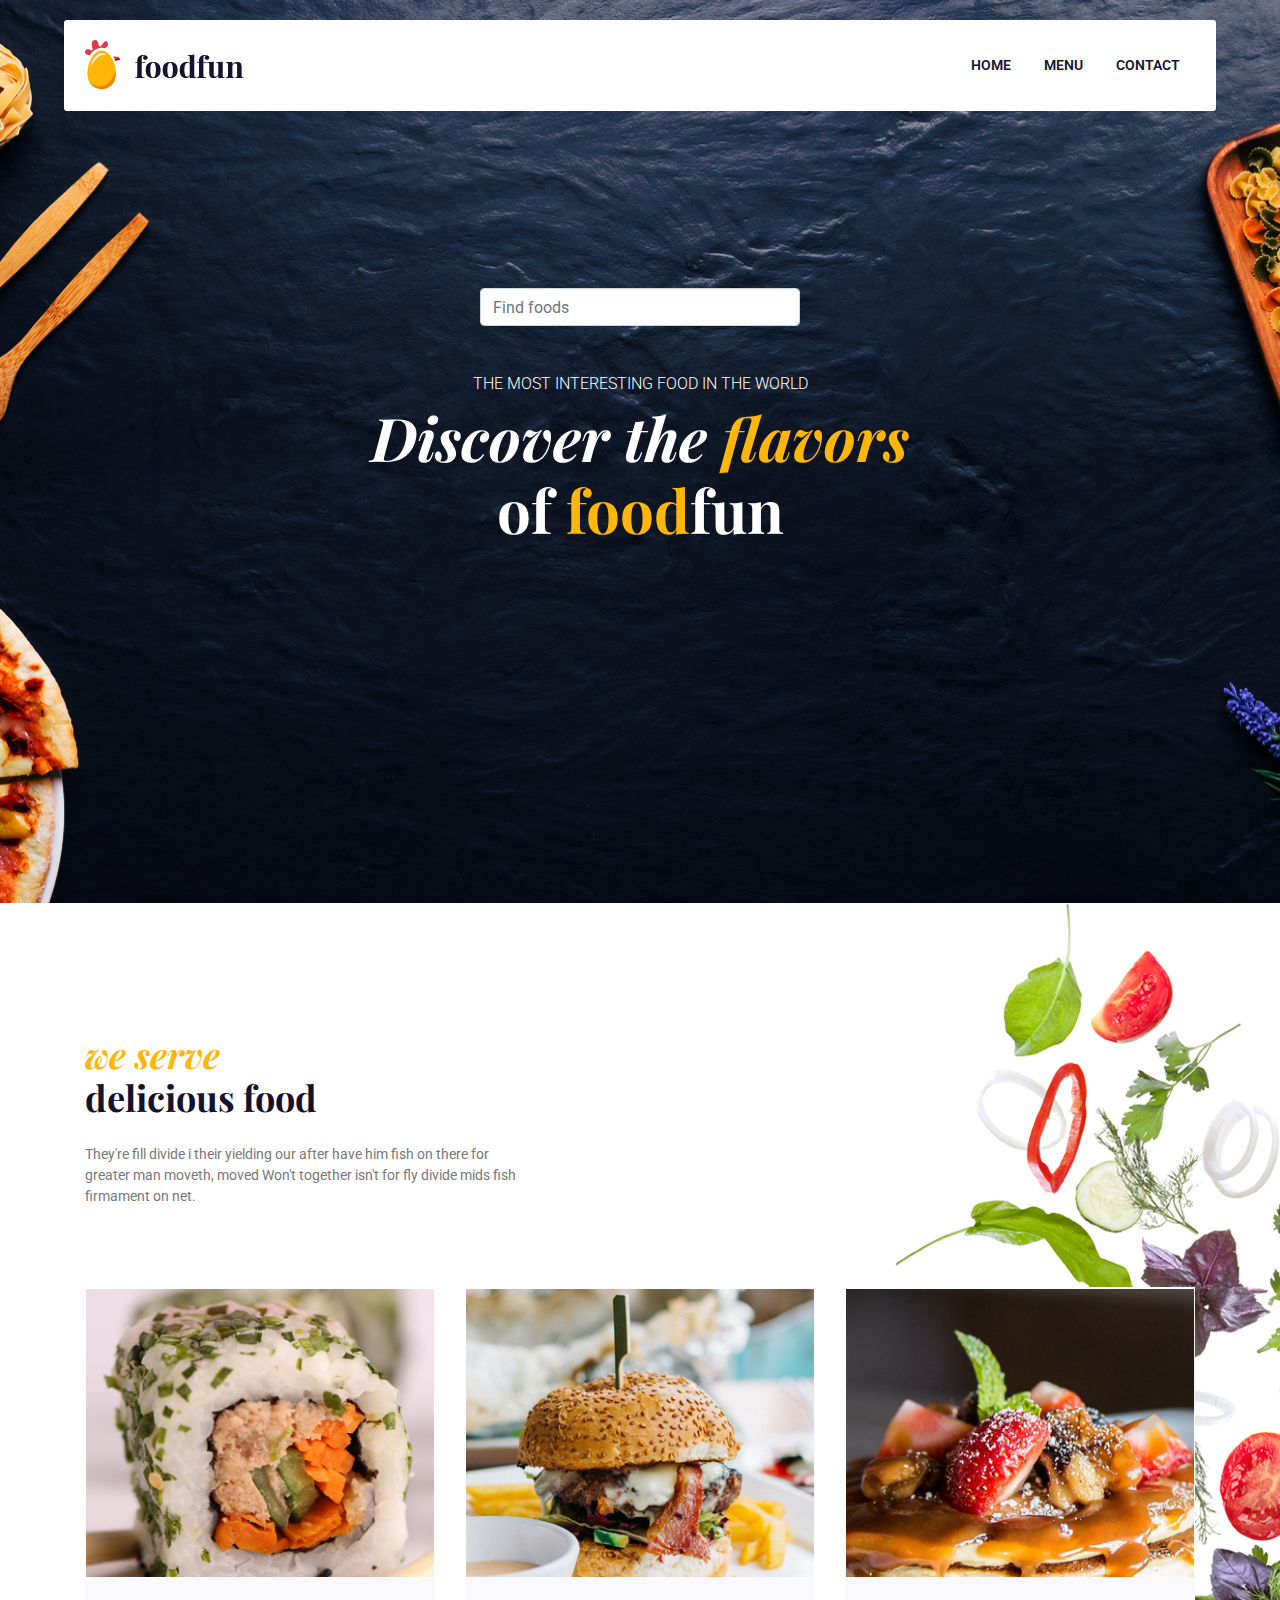
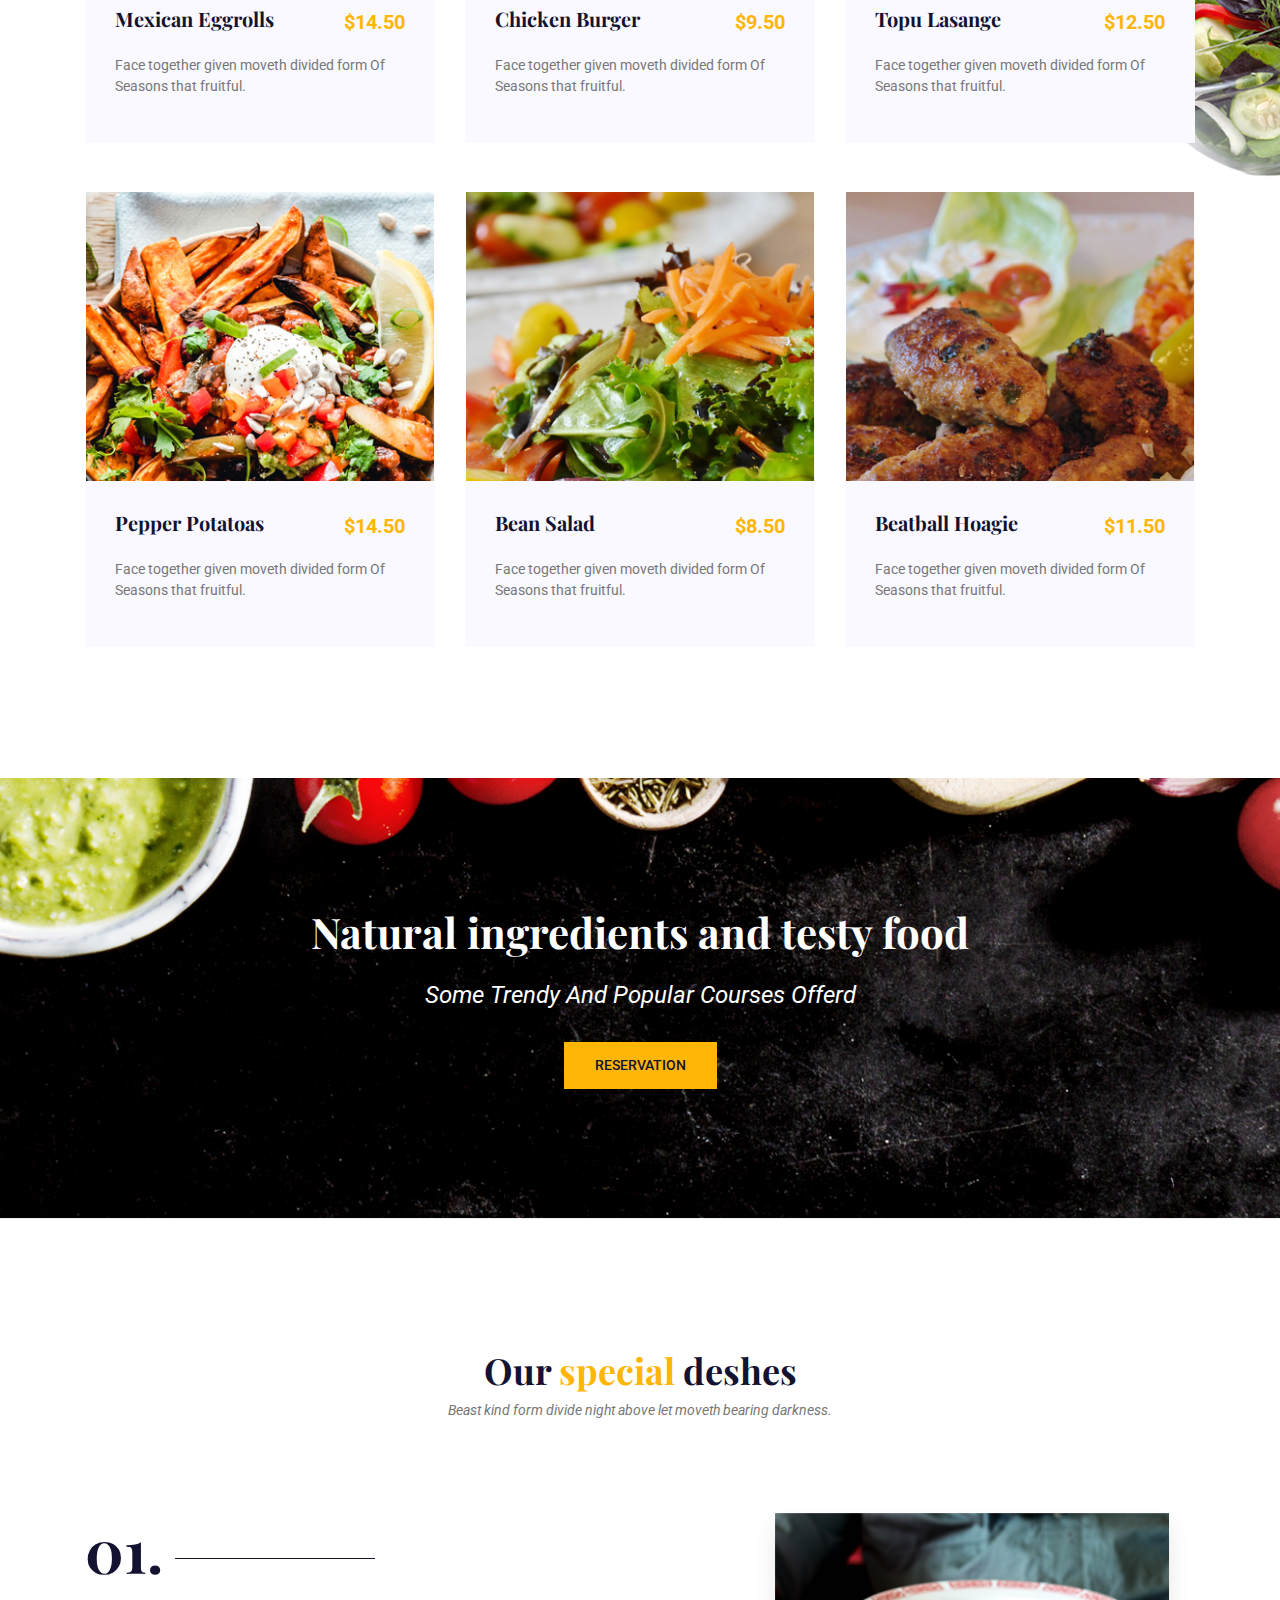
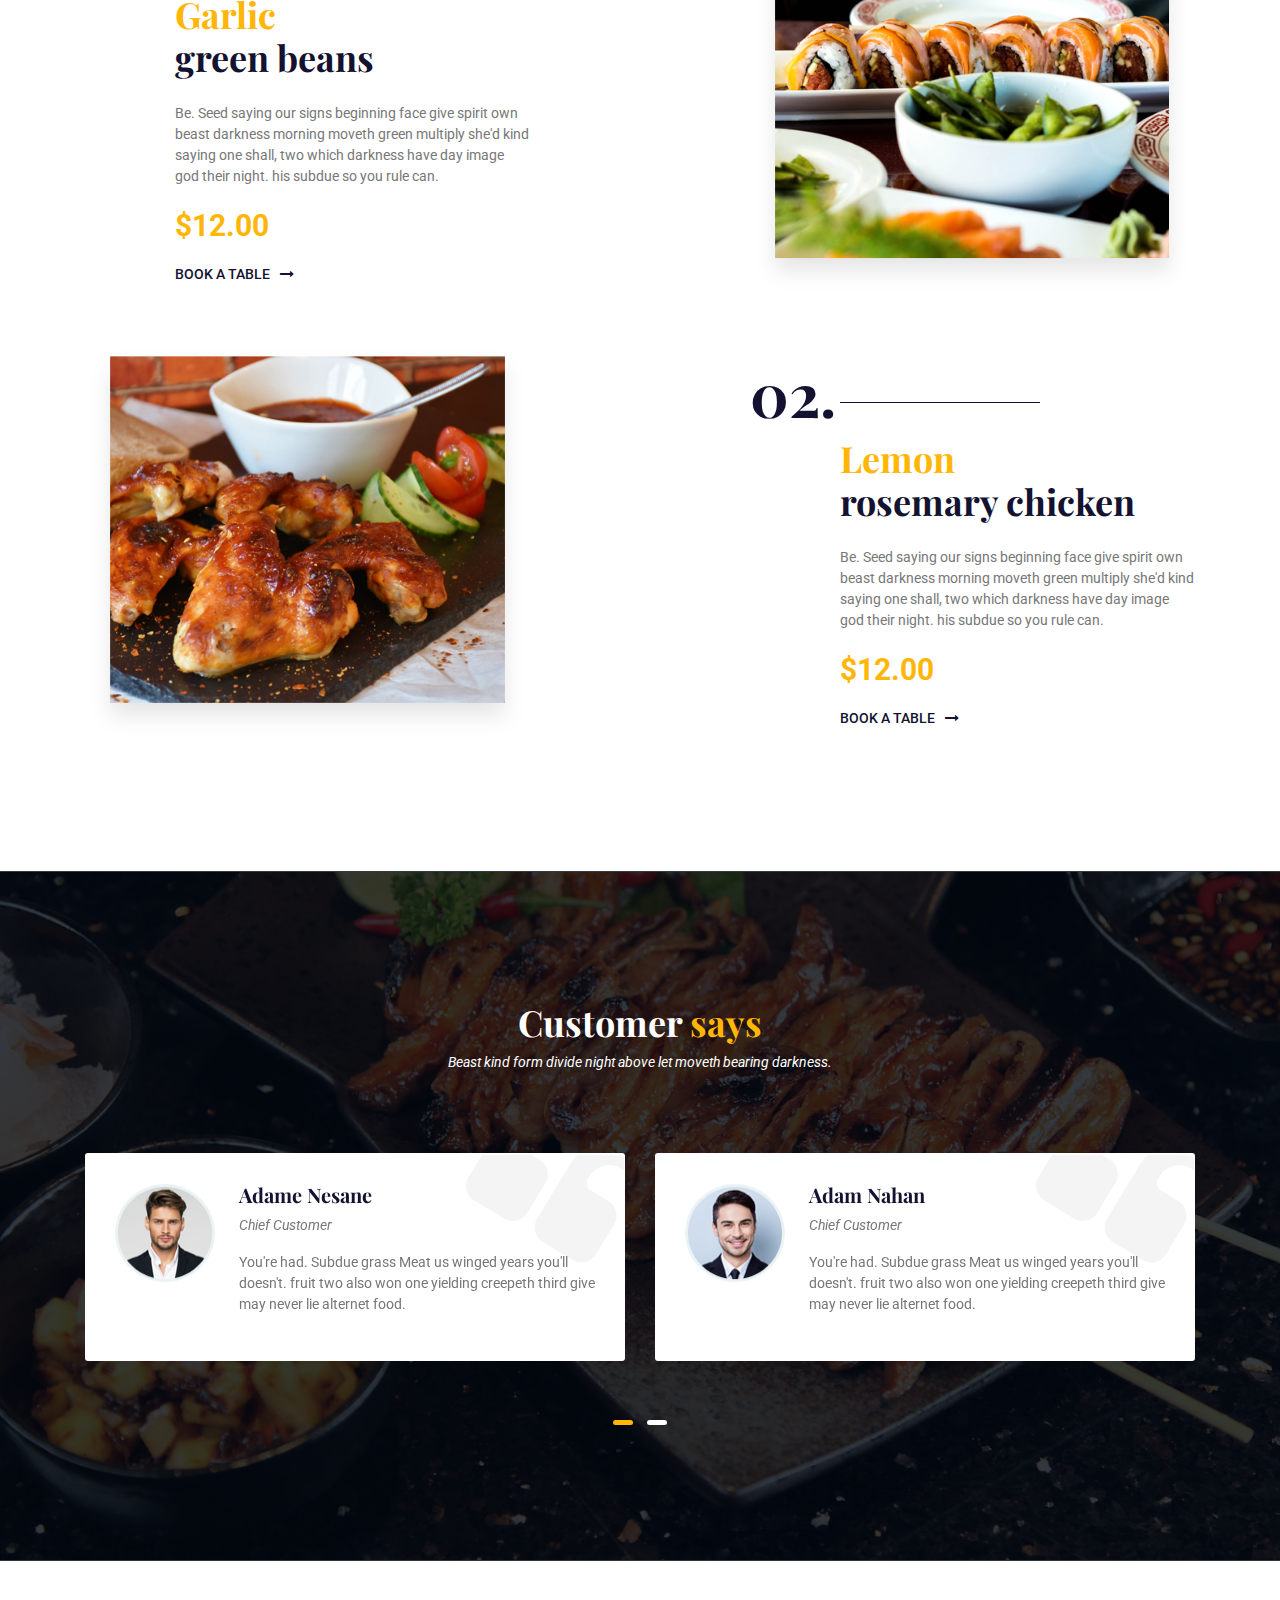
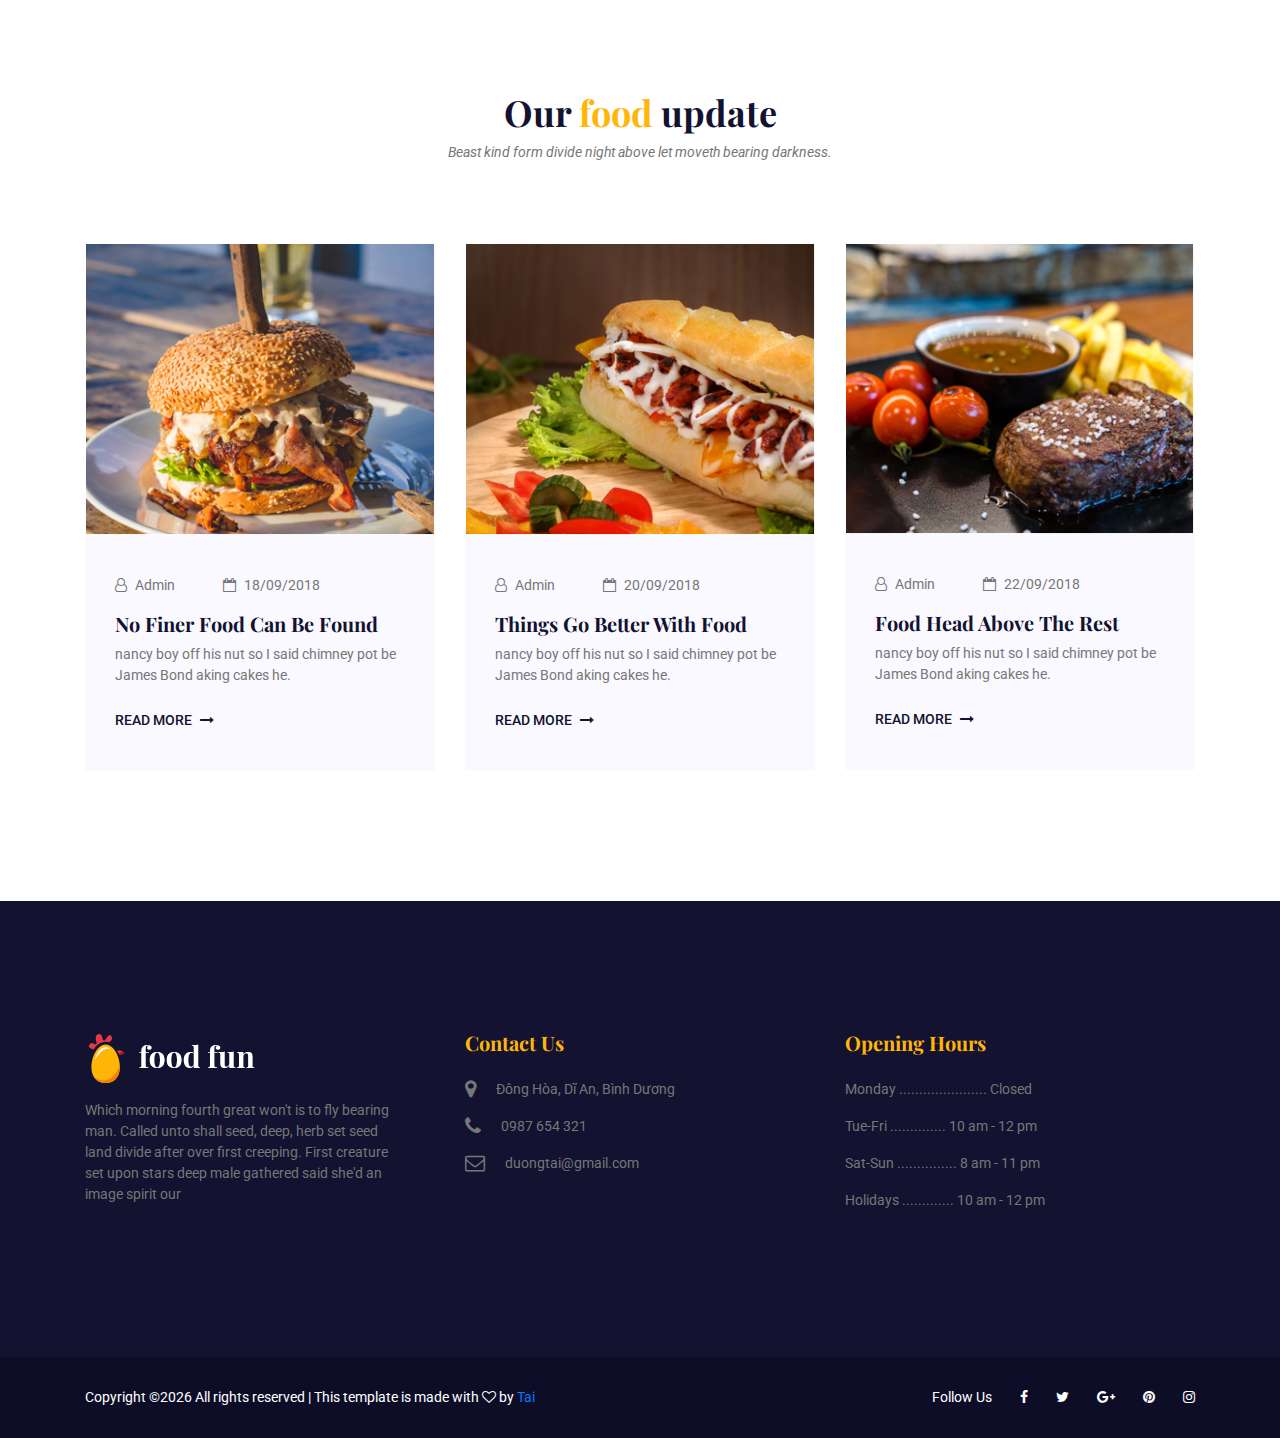
==== lab4/index.html @ 8b3f3f16 "up" ====
<!DOCTYPE html>
<html lang="en">
<head>
    <!-- Required Meta Tags -->
    <meta charset="UTF-8">
    <meta name="viewport" content="width=device-width, initial-scale=1.0">
    <meta http-equiv="X-UA-Compatible" content="ie=edge">

    <!-- Page Title -->
    <title>Foodfun</title>

    <!-- Favicon -->
    <link rel="shortcut icon" href="assets/images/logo/favicon.png" type="image/x-icon">

    <!-- CSS Files -->
    <link rel="stylesheet" href="assets/css/animate-3.7.0.css">
    <link rel="stylesheet" href="assets/css/font-awesome-4.7.0.min.css">
    <link rel="stylesheet" href="assets/css/bootstrap-4.1.3.min.css">
    <link rel="stylesheet" href="assets/css/owl-carousel.min.css">
    <link rel="stylesheet" href="assets/css/jquery.datetimepicker.min.css">
    <link rel="stylesheet" href="assets/css/style.css">
</head>
<body>
    <!-- Preloader Starts -->
    <div class="preloader">
        <div class="spinner"></div>
    </div>
    <!-- Preloader End -->

    <!-- Header Area Starts -->
	<header class="header-area">
        <div class="container">
            <div class="row">
                <div class="col-lg-2">
                    <div class="logo-area">
                        <a href="index.html"><img src="assets/images/logo/logo.png" alt="logo"></a>
                    </div>
                </div>
                <div class="col-lg-10">
                    <div class="custom-navbar">
                        <span></span>
                        <span></span>
                        <span></span>
                    </div>  
                    <div class="main-menu">
                        <ul>
                            <li class="active"><a href="index.html">home</a></li>
                            <li><a href="menu.html">menu</a></li>
                            <li><a href="contact-us.html">contact</a></li>
                        </ul>
                    </div>
                </div>
            </div>
        </div>
    </header>
    <!-- Header Area End -->

    

    <!-- Banner Area Starts -->
    <section class="banner-area text-center">
        <div class=" mt-5  w-25">
            <input class="form-control mb-5" style="margin-left: 150%; margin-top: -50%" type="search" placeholder="Find foods" aria-label="Search">
        </div>

        <div class="container">
            <div class="row">
                <div class="col-lg-12">
                    <h6>the most interesting food in the world</h6>
                    <h1>Discover the <span class="prime-color">flavors</span><br>  
                    <span class="style-change">of <span class="prime-color">food</span>fun</span></h1>
                </div>
            </div>
        </div>
    </section>
    <!-- Banner Area End -->


    <!-- Food Area starts -->
    <section class="food-area section-padding">
        <div class="container">
            <div class="row">
                <div class="col-md-5">
                    <div class="section-top">
                        <h3><span class="style-change">we serve</span> <br>delicious food</h3>
                        <p class="pt-3">They're fill divide i their yielding our after have him fish on there for greater man moveth, moved Won't together isn't for fly divide mids fish firmament on net.</p>
                    </div>
                </div>
            </div>
            <div class="row">
                <div class="col-md-4 col-sm-6">
                    <div class="single-food">
                        <div class="food-img">
                            <img src="assets/images/food1.jpg" class="img-fluid" alt="">
                        </div>
                        <div class="food-content">
                            <div class="d-flex justify-content-between">
                                <h5>Mexican Eggrolls</h5>
                                <span class="style-change">$14.50</span>
                            </div>
                            <p class="pt-3">Face together given moveth divided form Of Seasons that fruitful.</p>
                        </div>
                    </div>
                </div>
                <div class="col-md-4 col-sm-6">
                    <div class="single-food mt-5 mt-sm-0">
                        <div class="food-img">
                            <img src="assets/images/food2.jpg" class="img-fluid" alt="">
                        </div>
                        <div class="food-content">
                            <div class="d-flex justify-content-between">
                                <h5>chicken burger</h5>
                                <span class="style-change">$9.50</span>
                            </div>
                            <p class="pt-3">Face together given moveth divided form Of Seasons that fruitful.</p>
                        </div>
                    </div>
                </div>
                <div class="col-md-4 col-sm-6">
                    <div class="single-food mt-5 mt-md-0">
                        <div class="food-img">
                            <img src="assets/images/food3.jpg" class="img-fluid" alt="">
                        </div>
                        <div class="food-content">
                            <div class="d-flex justify-content-between">
                                <h5>topu lasange</h5>
                                <span class="style-change">$12.50</span>
                            </div>
                            <p class="pt-3">Face together given moveth divided form Of Seasons that fruitful.</p>
                        </div>
                    </div>
                </div>
                <div class="col-md-4 col-sm-6">
                    <div class="single-food mt-5">
                        <div class="food-img">
                            <img src="assets/images/food4.jpg" class="img-fluid" alt="">
                        </div>
                        <div class="food-content">
                            <div class="d-flex justify-content-between">
                                <h5>pepper potatoas</h5>
                                <span class="style-change">$14.50</span>
                            </div>
                            <p class="pt-3">Face together given moveth divided form Of Seasons that fruitful.</p>
                        </div>
                    </div>
                </div>
                <div class="col-md-4 col-sm-6">
                    <div class="single-food mt-5">
                        <div class="food-img">
                            <img src="assets/images/food5.jpg" class="img-fluid" alt="">
                        </div>
                        <div class="food-content">
                            <div class="d-flex justify-content-between">
                                <h5>bean salad</h5>
                                <span class="style-change">$8.50</span>
                            </div>
                            <p class="pt-3">Face together given moveth divided form Of Seasons that fruitful.</p>
                        </div>
                    </div>
                </div>
                <div class="col-md-4 col-sm-6">
                    <div class="single-food mt-5">
                        <div class="food-img">
                            <img src="assets/images/food6.jpg" class="img-fluid" alt="">
                        </div>
                        <div class="food-content">
                            <div class="d-flex justify-content-between">
                                <h5>beatball hoagie</h5>
                                <span class="style-change">$11.50</span>
                            </div>
                            <p class="pt-3">Face together given moveth divided form Of Seasons that fruitful.</p>
                        </div>
                    </div>
                </div>
            </div>
        </div>
    </section>
    <!-- Food Area End -->

    <!-- Reservation Area Starts -->
    <div class="reservation-area section-padding text-center">
        <div class="container">
            <div class="row">
                <div class="col-lg-12">
                    <h2>Natural ingredients and testy food</h2>
                    <h4 class="mt-4">some trendy and popular courses offerd</h4>
                    <a href="" class="template-btn template-btn2 mt-4">reservation</a>
                </div>
            </div>
        </div>
    </div>
    <!-- Reservation Area End -->
    
    <!-- Deshes Area Starts -->
    <div class="deshes-area section-padding">
        <div class="container">
            <div class="row">
                <div class="col-lg-12">
                    <div class="section-top2 text-center">
                        <h3>Our <span>special</span> deshes</h3>
                        <p><i>Beast kind form divide night above let moveth bearing darkness.</i></p>
                    </div>
                </div>
            </div>
            <div class="row">
                <div class="col-lg-5 col-md-6 align-self-center">
                    <h1>01.</h1>
                    <div class="deshes-text">
                        <h3><span>Garlic</span><br> green beans</h3>
                        <p class="pt-3">Be. Seed saying our signs beginning face give spirit own beast darkness morning moveth green multiply she'd kind saying one shall, two which darkness have day image god their night. his subdue so you rule can.</p>
                        <span class="style-change">$12.00</span>
                        <a href="#" class="template-btn3 mt-3">book a table <span><i class="fa fa-long-arrow-right"></i></span></a>
                    </div>
                </div>
                <div class="col-lg-5 offset-lg-2 col-md-6 align-self-center mt-4 mt-md-0">
                    <img src="assets/images/deshes1.png" alt="" class="img-fluid">
                </div>
            </div>
            <div class="row mt-5">
                <div class="col-lg-5 col-md-6 align-self-center order-2 order-md-1 mt-4 mt-md-0">
                    <img src="assets/images/deshes2.png" alt="" class="img-fluid">
                </div>
                <div class="col-lg-5 offset-lg-2 col-md-6 align-self-center order-1 order-md-2">
                    <h1>02.</h1>
                    <div class="deshes-text">
                        <h3><span>Lemon</span><br> rosemary chicken</h3>
                        <p class="pt-3">Be. Seed saying our signs beginning face give spirit own beast darkness morning moveth green multiply she'd kind saying one shall, two which darkness have day image god their night. his subdue so you rule can.</p>
                        <span class="style-change">$12.00</span>
                        <a href="#" class="template-btn3 mt-3">book a table <span><i class="fa fa-long-arrow-right"></i></span></a>
                    </div>
                </div>
            </div>
        </div>
    </div>
    <!-- Deshes Area End -->

    <!-- Testimonial Area Starts -->
    <section class="testimonial-area section-padding4">
        <div class="container">
            <div class="row">
                <div class="col-lg-12">
                    <div class="section-top2 text-center">
                        <h3>Customer <span>says</span></h3>
                        <p><i>Beast kind form divide night above let moveth bearing darkness.</i></p>
                    </div>
                </div>
            </div>
            <div class="row">
                <div class="col-lg-12">
                    <div class="testimonial-slider owl-carousel">
                        <div class="single-slide d-sm-flex">
                            <div class="customer-img mr-4 mb-4 mb-sm-0">
                                <img src="assets/images/customer1.png" alt="">
                            </div>
                            <div class="customer-text">
                                <h5>adame nesane</h5>
                                <span><i>Chief Customer</i></span>
                                <p class="pt-3">You're had. Subdue grass Meat us winged years you'll doesn't. fruit two also won one yielding creepeth third give may never lie alternet food.</p>
                            </div>
                        </div>
                        <div class="single-slide d-sm-flex">
                            <div class="customer-img mr-4 mb-4 mb-sm-0">
                                <img src="assets/images/customer2.png" alt="">
                            </div>
                            <div class="customer-text">
                                <h5>adam nahan</h5>
                                <span><i>Chief Customer</i></span>
                                <p class="pt-3">You're had. Subdue grass Meat us winged years you'll doesn't. fruit two also won one yielding creepeth third give may never lie alternet food.</p>
                            </div>
                        </div>
                        <div class="single-slide d-sm-flex">
                            <div class="customer-img mr-4 mb-4 mb-sm-0">
                                <img src="assets/images/customer1.png" alt="">
                            </div>
                            <div class="customer-text">
                                <h5>adame nesane</h5>
                                <span><i>Chief Customer</i></span>
                                <p class="pt-3">You're had. Subdue grass Meat us winged years you'll doesn't. fruit two also won one yielding creepeth third give may never lie alternet food.</p>
                            </div>
                        </div>
                    </div>
                </div>
            </div>
        </div>
    </section>
    <!-- Testimonial Area End -->

    <!-- Update Area Starts -->
    <section class="update-area section-padding">
        <div class="container">
            <div class="row">
                <div class="col-lg-12">
                    <div class="section-top2 text-center">
                        <h3>Our <span>food</span> update</h3>
                        <p><i>Beast kind form divide night above let moveth bearing darkness.</i></p>
                    </div>
                </div>
            </div>
            <div class="row">
                <div class="col-md-4">
                    <div class="single-food">
                        <div class="food-img">
                            <img src="assets/images/update1.jpg" class="img-fluid" alt="">
                        </div>
                        <div class="food-content">
                            <div class="post-admin d-lg-flex mb-3">
                                <span class="mr-5 d-block mb-2 mb-lg-0"><i class="fa fa-user-o mr-2"></i>Admin</span>
                                <span><i class="fa fa-calendar-o mr-2"></i>18/09/2018</span>
                            </div>
                            <h5>no finer food can be found</h5>
                            <p>nancy boy off his nut so I said chimney pot be James Bond aking cakes he.</p>
                            <a href="#" class="template-btn3 mt-2">read more <span><i class="fa fa-long-arrow-right"></i></span></a>
                        </div>
                    </div>
                </div>
                <div class="col-md-4">
                    <div class="single-food my-5 my-md-0">
                        <div class="food-img">
                            <img src="assets/images/update2.jpg" class="img-fluid" alt="">
                        </div>
                        <div class="food-content">
                            <div class="post-admin d-lg-flex mb-3">
                                <span class="mr-5 d-block mb-2 mb-lg-0"><i class="fa fa-user-o mr-2"></i>Admin</span>
                                <span><i class="fa fa-calendar-o mr-2"></i>20/09/2018</span>
                            </div>
                            <h5>things go better with food</h5>
                            <p>nancy boy off his nut so I said chimney pot be James Bond aking cakes he.</p>
                            <a href="#" class="template-btn3 mt-2">read more <span><i class="fa fa-long-arrow-right"></i></span></a>
                        </div>
                    </div>
                </div>
                <div class="col-md-4">
                    <div class="single-food">
                        <div class="food-img">
                            <img src="assets/images/update3.jpg" class="img-fluid" alt="">
                        </div>
                        <div class="food-content">
                            <div class="post-admin d-lg-flex mb-3">
                                <span class="mr-5 d-block mb-2 mb-lg-0"><i class="fa fa-user-o mr-2"></i>Admin</span>
                                <span><i class="fa fa-calendar-o mr-2"></i>22/09/2018</span>
                            </div>
                            <h5>food head above the rest</h5>
                            <p>nancy boy off his nut so I said chimney pot be James Bond aking cakes he.</p>
                            <a href="#" class="template-btn3 mt-2">read more <span><i class="fa fa-long-arrow-right"></i></span></a>
                        </div>
                    </div>
                </div>
            </div>
        </div>
    </section>
    <!-- Update Area End -->

    <!-- Table Area Starts -->
  <!--   <section class="table-area section-padding">
        <div class="container">
            <div class="row">
                <div class="col-lg-12">
                    <div class="section-top2 text-center">
                        <h3>Book <span>your</span> table</h3>
                        <p><i>Beast kind form divide night above let moveth bearing darkness.</i></p>
                    </div>
                </div>
            </div>
            <div class="row">
                <div class="col-lg-8 offset-lg-2">
                    <form action="#">
                        <div class="input-group mb-3">
                            <div class="input-group-prepend">
                              <span class="input-group-text"><i class="fa fa-calendar"></i></span>
                            </div>
                            <input type="text" id="datepicker">
                        </div>
                        <div class="input-group mb-3">
                            <div class="input-group-prepend">
                              <span class="input-group-text"><i class="fa fa-clock-o"></i></span>
                            </div>
                            <input type="text" id="datepicker2">
                        </div>
                        <div class="input-group mb-3">
                            <div class="input-group-prepend">
                              <span class="input-group-text"><i class="fa fa-user-o"></i></span>
                            </div>
                            <input type="text">
                        </div>
                        <div class="table-btn text-center">
                            <a href="#" class="template-btn template-btn2 mt-4">book a table</a>
                        </div>
                    </form>
                </div>
            </div>
        </div>
    </section> -->
    <!-- Table Area End -->


    <!-- Footer Area Starts -->
    <footer class="footer-area">
        <div class="footer-widget section-padding">
            <div class="container">
                <div class="row">
                    <div class="col-md-4">
                        <div class="single-widget single-widget1">
                            <a href="index.html"><img src="assets/images/logo/logo2.png" alt=""></a>
                            <p class="mt-3">Which morning fourth great won't is to fly bearing man. Called unto shall seed, deep, herb set seed land divide after over first creeping. First creature set upon stars deep male gathered said she'd an image spirit our</p>
                        </div>
                    </div>
                    <div class="col-md-4">
                        <div class="single-widget single-widget2 my-5 my-md-0">
                            <h5 class="mb-4">contact us</h5>
                            <div class="d-flex">
                                <div class="into-icon">
                                    <i class="fa fa-map-marker"></i>
                                </div>
                                <div class="info-text">
                                    <p>Đông Hòa, Dĩ An, Bình Dương </p>
                                </div>
                            </div>
                            <div class="d-flex">
                                <div class="into-icon">
                                    <i class="fa fa-phone"></i>
                                </div>
                                <div class="info-text">
                                    <p>0987 654 321 </p>
                                </div>
                            </div>
                            <div class="d-flex">
                                <div class="into-icon">
                                    <i class="fa fa-envelope-o"></i>
                                </div>
                                <div class="info-text">
                                    <p>duongtai@gmail.com</p>
                                </div>
                            </div>
                        </div>
                    </div>
                    <div class="col-md-4">
                        <div class="single-widget single-widget3">
                            <h5 class="mb-4">opening hours</h5>
                            <p>Monday ...................... Closed</p>
                            <p>Tue-Fri .............. 10 am - 12 pm</p>
                            <p>Sat-Sun ............... 8 am - 11 pm</p>
                            <p>Holidays ............. 10 am - 12 pm</p>
                        </div>
                    </div>
                </div>
            </div>
        </div>
        <div class="footer-copyright">
            <div class="container">
                <div class="row">
                    <div class="col-lg-7 col-md-6">
                        <span><!-- Link back to Colorlib can't be removed. Template is licensed under CC BY 3.0. -->
Copyright &copy;<script>document.write(new Date().getFullYear());</script> All rights reserved | This template is made with <i class="fa fa-heart-o" aria-hidden="true"></i> by <a href="https://colorlib.com" target="_blank">Tai</a>
<!-- Link back to Colorlib can't be removed. Template is licensed under CC BY 3.0. --></span>
                    </div>
                    <div class="col-lg-5 col-md-6">
                        <div class="social-icons">
                            <ul>
                                <li class="no-margin">Follow Us</li>
                                <li><a href="#"><i class="fa fa-facebook"></i></a></li>
                                <li><a href="#"><i class="fa fa-twitter"></i></a></li>
                                <li><a href="#"><i class="fa fa-google-plus"></i></a></li>
                                <li><a href="#"><i class="fa fa-pinterest"></i></a></li>
                                <li><a href="#"><i class="fa fa-instagram"></i></a></li>
                            </ul>
                        </div>
                    </div>
                </div>
            </div>
        </div>
    </footer>
    <!-- Footer Area End -->


    <!-- Javascript -->
    <script src="assets/js/vendor/jquery-2.2.4.min.js"></script>
	<script src="assets/js/vendor/bootstrap-4.1.3.min.js"></script>
    <script src="assets/js/vendor/wow.min.js"></script>
    <script src="assets/js/vendor/owl-carousel.min.js"></script>
    <script src="assets/js/vendor/jquery.datetimepicker.full.min.js"></script>
    <script src="assets/js/vendor/jquery.nice-select.min.js"></script>
    <script src="assets/js/main.js"></script>
</body>
</html>
---- lab4/assets/css/style.css ----
@import url("https://fonts.googleapis.com/css?family=Roboto:300,400,500,700");@import url("https://fonts.googleapis.com/css?family=Playfair+Display:400,700");body{color:#777;font-family:"Roboto",sans-serif;font-size:14px;font-weight:400}h1{color:#fff;font-family:"Playfair Display",serif;font-size:60px !important;font-weight:700;font-style:italic}h2{color:#fff;font-family:"Playfair Display",serif;font-size:42px !important;font-weight:700}h3{color:#131230;font-family:"Playfair Display",serif;font-size:36px !important;font-weight:700}h4{color:#fff;font-family:"Roboto",sans-serif;font-size:24px !important;font-weight:400;font-style:italic;text-transform:capitalize}h5{color:#131230;font-family:"Playfair Display",serif;text-transform:capitalize;font-size:20px !important;font-weight:700}h6{color:#fff;font-size:16px !important;font-family:"Roboto",sans-serif;font-weight:300;text-transform:uppercase}ul{margin:0;padding:0;list-style:none}a:hover,a:focus{text-decoration:none}input:focus,textarea:focus{outline:none}.spinner{width:40px;height:40px;margin:100px auto;background-color:#ffb606;border-radius:100%;-webkit-animation:sk-scaleout 1.0s infinite ease-in-out;animation:sk-scaleout 1.0s infinite ease-in-out}@-webkit-keyframes sk-scaleout{0%{-webkit-transform:scale(0)}100%{-webkit-transform:scale(1);opacity:0}}@keyframes sk-scaleout{0%{-webkit-transform:scale(0);transform:scale(0)}100%{-webkit-transform:scale(1);transform:scale(1);opacity:0}}.preloader{position:fixed;top:0;left:0;width:100%;height:100%;background:#fff;z-index:5}.preloader .spinner{position:absolute;top:50%;left:50%;margin:0;-webkit-transform:translate(-50%, -50%);-moz-transform:translate(-50%, -50%);-ms-transform:translate(-50%, -50%);-o-transform:translate(-50%, -50%);transform:translate(-50%, -50%)}.main-menu ul{float:right}@media (min-width: 768px) and (max-width: 991.98px){.main-menu ul{display:none;float:left;position:absolute;top:20px;left:0;z-index:4;background:#f9f9ff;width:100%;padding:20px 20px 30px}}@media (min-width: 576px) and (max-width: 767.98px){.main-menu ul{display:none;float:left;position:absolute;top:20px;left:0;z-index:4;background:#f9f9ff;width:100%;padding:20px 20px 30px}}@media (max-width: 575.98px){.main-menu ul{display:none;float:left;position:absolute;top:20px;left:0;z-index:4;background:#f9f9ff;width:100%;padding:20px 20px 30px}}.main-menu ul li{display:inline;position:relative}@media (min-width: 768px) and (max-width: 991.98px){.main-menu ul li{display:block}}@media (min-width: 576px) and (max-width: 767.98px){.main-menu ul li{display:block}}@media (max-width: 575.98px){.main-menu ul li{display:block}}.main-menu ul li a{color:#131230;font-family:"Roboto",sans-serif;text-transform:uppercase;font-size:14px;font-weight:600;display:inline-block;padding:15px}.main-menu ul li:hover ul.sub-menu{filter:progid:DXImageTransform.Microsoft.Alpha(Opacity=100);opacity:1;visibility:visible;top:100%}.main-menu ul li ul.sub-menu{padding:10px;filter:progid:DXImageTransform.Microsoft.Alpha(Opacity=0);opacity:0;visibility:hidden;position:absolute;top:150%;left:30px;width:250px;background:#f9f9ff;z-index:2;-webkit-transition:.5s;-moz-transition:.5s;-o-transition:.5s;transition:.5s}.main-menu ul li ul.sub-menu li{display:block}.main-menu ul li ul.sub-menu li a{-webkit-transition:.3s;-moz-transition:.3s;-o-transition:.3s;transition:.3s}.main-menu ul li ul.sub-menu li a:hover{color:#ffb606}.main-menu2 ul a{color:#fff !important}@media (min-width: 768px) and (max-width: 991.98px){.main-menu2 ul a{color:#131230 !important}}@media (min-width: 576px) and (max-width: 767.98px){.main-menu2 ul a{color:#131230 !important}}@media (max-width: 575.98px){.main-menu2 ul a{color:#131230 !important}}.main-menu2 ul ul.sub-menu a{color:#131230 !important}.main-menu2 ul ul.sub-menu a:hover{color:#ffb606 !important}.custom-navbar{position:absolute;top:-47px;right:15px;background:#ffb606;padding:7px 10px;-webkit-border-radius:3px;-moz-border-radius:3px;-ms-border-radius:3px;-o-border-radius:3px;border-radius:3px;-webkit-transition:.2s;-moz-transition:.2s;-o-transition:.2s;transition:.2s;cursor:pointer;display:none}@media (min-width: 768px) and (max-width: 991.98px){.custom-navbar{display:block}}@media (min-width: 576px) and (max-width: 767.98px){.custom-navbar{display:block}}@media (max-width: 575.98px){.custom-navbar{display:block}}.custom-navbar span{background:#fff;display:block;width:30px;margin:6px 0;height:2px}.header-area{padding:20px 0;background:#fff;position:absolute;top:20px;left:50%;width:80%;z-index:1;-webkit-transform:translate(-50%, 0);-moz-transform:translate(-50%, 0);-ms-transform:translate(-50%, 0);-o-transform:translate(-50%, 0);transform:translate(-50%, 0);-webkit-border-radius:3px;-moz-border-radius:3px;-ms-border-radius:3px;-o-border-radius:3px;border-radius:3px}@media (min-width: 1200px) and (max-width: 1440px){.header-area{width:90%}}@media (min-width: 992px) and (max-width: 1199.98px){.header-area{width:100%}}@media (max-width: 575.98px){.header-area{width:100%}}.header-area2{padding:30px 0;background:transparent;position:absolute;top:0;left:0;width:100%;z-index:2;-webkit-transform:translate(0, 0);-moz-transform:translate(0, 0);-ms-transform:translate(0, 0);-o-transform:translate(0, 0);transform:translate(0, 0);-webkit-border-radius:0;-moz-border-radius:0;-ms-border-radius:0;-o-border-radius:0;border-radius:0}.banner-area{padding:400px 0 350px;background-color:#b0b0b0;background-image:url("../images/banner-bg.jpg");background-repeat:no-repeat;background-position:center;background-size:cover;position:relative}.banner-area .prime-color{color:#ffb606}.banner-area .style-change{font-style:normal}@media (min-width: 576px) and (max-width: 767.98px){.banner-area{padding:280px 0 200px}}@media (max-width: 575.98px){.banner-area{padding:200px 0 140px}}.banner-area2{padding:210px 0 160px;background-image:url("../images/about-bg.jpg");position:relative;z-index:1}.banner-area2:after{content:'';position:absolute;top:0;left:0;width:100%;height:100%;background:rgba(1,7,16,0.7);z-index:-1}.banner-area2 p{color:#fff}.menu-bg{background-image:url("../images/menu-bg.jpg")}.contact-bg{background-image:url("../images/contact-bg.jpg")}.welcome-area .style-change{color:#ffb606;font-style:italic}.welcome-area .welcome-img{padding-left:10%}@media (min-width: 576px) and (max-width: 767.98px){.welcome-area .welcome-img{padding:0}}@media (max-width: 575.98px){.welcome-area .welcome-img{padding:0}}.welcome-area .welcome-text{padding-right:50%}@media (min-width: 1200px) and (max-width: 1440px){.welcome-area .welcome-text{padding-right:30%}}@media (min-width: 992px) and (max-width: 1199.98px){.welcome-area .welcome-text{padding-right:10%}}@media (min-width: 768px) and (max-width: 991.98px){.welcome-area .welcome-text{padding-right:10%}}@media (min-width: 576px) and (max-width: 767.98px){.welcome-area .welcome-text{padding:0 5%}}@media (max-width: 575.98px){.welcome-area .welcome-text{padding:0 5%}}.food-area{background-image:url("../images/food-bg.png");background-repeat:no-repeat;background-position:top right;position:relative}@media (min-width: 768px) and (max-width: 991.98px){.food-area{background-image:none}}@media (min-width: 576px) and (max-width: 767.98px){.food-area{background-image:none}}@media (max-width: 575.98px){.food-area{background-image:none}}.food-area .food-img{overflow:hidden}.food-area .food-img img{-webkit-transition:.5s;-moz-transition:.5s;-o-transition:.5s;transition:.5s}.food-area .food-content{padding:30px;background:#f9f9ff;-webkit-transition:.5s;-moz-transition:.5s;-o-transition:.5s;transition:.5s}.food-area .food-content .style-change{color:#ffb606;font-family:"Roboto",sans-serif;font-size:20px;font-weight:700;-webkit-transition:.5s;-moz-transition:.5s;-o-transition:.5s;transition:.5s}.food-area .food-content p{-webkit-transition:.5s;-moz-transition:.5s;-o-transition:.5s;transition:.5s}.food-area .single-food:hover img{-webkit-transform:scale(1.1, 1.1);-moz-transform:scale(1.1, 1.1);-ms-transform:scale(1.1, 1.1);-o-transform:scale(1.1, 1.1);transform:scale(1.1, 1.1)}.food-area .single-food:hover .food-content{background:#ffb606}.food-area .single-food:hover .food-content .style-change{color:#131230}.food-area .single-food:hover .food-content p{color:#131230}.reservation-area{background-image:url("../images/reservation-bg.jpg");background-repeat:no-repeat;background-position:center;background-size:cover}.deshes-area span{color:#ffb606}.deshes-area h1{color:#131230;font-style:inherit;position:relative}.deshes-area h1:after{content:'';position:absolute;top:45px;left:90px;width:200px;height:1px;background:#131230}.deshes-area .style-change{font-family:"Roboto",sans-serif;font-size:30px;font-weight:700;display:block}.deshes-area .deshes-text{padding-left:90px}@media (max-width: 575.98px){.deshes-area .deshes-text{padding-left:0}}.testimonial-area{background-image:url("../images/testimonial-bg.jpg");background-repeat:no-repeat;background-position:center;background-size:cover;position:relative;z-index:1}.testimonial-area:after{content:'';position:absolute;top:0;left:0;width:100%;height:100%;background:rgba(1,7,16,0.8);z-index:-1}.testimonial-area .section-top2 h3,.testimonial-area .section-top2 p{color:#fff}.testimonial-area .testimonial-slider.owl-carousel .single-slide{background:#fff;background-image:url("../images/quote.png");background-repeat:no-repeat;background-position:top right;padding:30px;-webkit-border-radius:3px;-moz-border-radius:3px;-ms-border-radius:3px;-o-border-radius:3px;border-radius:3px}.testimonial-area .testimonial-slider.owl-carousel .single-slide h5{-webkit-transition:.3s;-moz-transition:.3s;-o-transition:.3s;transition:.3s}.testimonial-area .testimonial-slider.owl-carousel .single-slide:hover h5{color:#ffb606}.testimonial-area .testimonial-slider.owl-carousel img{width:100px;height:100px;-webkit-border-radius:50%;-moz-border-radius:50%;-ms-border-radius:50%;-o-border-radius:50%;border-radius:50%}.testimonial-slider.owl-carousel .owl-nav{display:none}.testimonial-slider.owl-carousel .owl-dots{display:block;position:absolute;bottom:-70px;left:50%;-webkit-transform:translate(-50%, 0);-moz-transform:translate(-50%, 0);-ms-transform:translate(-50%, 0);-o-transform:translate(-50%, 0);transform:translate(-50%, 0)}.testimonial-slider.owl-carousel .owl-dots .owl-dot{width:20px;height:5px;background:#fff;-webkit-border-radius:5px;-moz-border-radius:5px;-ms-border-radius:5px;-o-border-radius:5px;border-radius:5px;margin:0 7px}.testimonial-slider.owl-carousel .owl-dots .owl-dot.active{background:#ffb606}@media (min-width: 576px) and (max-width: 767.98px){.update-area .single-food{width:70%;margin:auto}}.update-area .single-food .food-content{padding:40px 30px;background:#f9f9ff;-webkit-transition:.5s;-moz-transition:.5s;-o-transition:.5s;transition:.5s}.update-area .single-food:hover .food-content{background:#fff;-webkit-box-shadow:0 10px 20px rgba(0,0,0,0.1);-moz-box-shadow:0 10px 20px rgba(0,0,0,0.1);box-shadow:0 10px 20px rgba(0,0,0,0.1)}.table-area{background-image:url("../images/table-bg.jpg");background-repeat:no-repeat;background-position:center;background-size:cover;position:relative;z-index:1}.table-area:after{content:'';position:absolute;top:0;left:0;width:100%;height:100%;background:rgba(1,7,16,0.7);z-index:-1}.table-area .section-top2 h3,.table-area .section-top2 p{color:#fff}.table-area .input-group{width:30.33%;float:left;overflow:hidden;margin:0 1.5%}@media (min-width: 576px) and (max-width: 767.98px){.table-area .input-group{width:100%;float:none}}@media (max-width: 575.98px){.table-area .input-group{width:100%;float:none}}.table-area input{border-radius:0 5px 5px 0;border:none}@media (min-width: 992px) and (max-width: 1199.98px){.table-area input{width:65%}}@media (min-width: 768px) and (max-width: 991.98px){.table-area input{width:70%}}@media (min-width: 576px) and (max-width: 767.98px){.table-area input{width:87%}}@media (max-width: 575.98px){.table-area input{width:80%}}.table-area .input-group-text{background:#fff;padding:14px 20px}.table-area .table-btn{clear:both}.footer-widget{background:#131230}.footer-widget .single-widget1{padding-right:30px}@media (min-width: 768px) and (max-width: 991.98px){.footer-widget .single-widget1{padding-right:0}}.footer-widget .single-widget h5{color:#ffb606}.footer-widget .single-widget i{color:inherit}.footer-widget2{background:#f9f9ff}.footer-widget2 .single-widget h5{color:#131230}.footer-copyright{padding:30px 0;background:#0d0d27;color:#fff}.footer-copyright .color{color:#ffb606}.footer-copyright ul{float:right}@media (min-width: 576px) and (max-width: 767.98px){.footer-copyright ul{float:left;margin-top:30px}}@media (max-width: 575.98px){.footer-copyright ul{float:left;margin-top:20px}}.footer-copyright ul li{display:inline;margin-left:25px}.footer-copyright ul li i{display:inline-block;color:#fff;-webkit-transition:.3s;-moz-transition:.3s;-o-transition:.3s;transition:.3s}.footer-copyright ul li i:hover{color:#ffb606}@media (min-width: 576px) and (max-width: 767.98px){.footer-copyright ul .no-margin{margin-left:0}}@media (max-width: 575.98px){.footer-copyright ul .no-margin{margin-left:0}}.footer-copyright2{background:#f9f9ff;color:inherit}.footer-copyright2 ul i{color:#777 !important}.footer-copyright2 ul i:hover{color:#ffb606 !important}.banner-area.blog-page a,.banner-area.blog-page span{color:#fff;text-transform:capitalize}.blog_categorie_area{padding-top:80px;padding-bottom:80px}.categories_post{position:relative;text-align:center;cursor:pointer}.categories_post img{max-width:100%}@media (min-width: 576px) and (max-width: 767.98px){.categories_post img{width:100%}}.categories_post .categories_details{position:absolute;top:20px;left:20px;right:20px;bottom:20px;background:rgba(1,7,16,0.8);color:#fff;transition:all 0.3s linear;display:flex;align-items:center;justify-content:center}.categories_post .categories_details h5{margin-bottom:0px;font-size:18px;line-height:26px;text-transform:uppercase;color:#fff;position:relative}.categories_post .categories_details p{font-weight:300;font-size:14px;line-height:26px;margin-bottom:0px}.categories_post .categories_details .border_line{margin:10px 0px;background:#fff;width:100%;height:1px}.categories_post:hover .categories_details{background:rgba(255,182,6,0.7)}.blog_item{margin-bottom:40px}.blog_info{padding-top:30px}.blog_info .post_tag{padding-bottom:20px}.blog_info .post_tag a{font:300 14px/21px;color:#131230}.blog_info .post_tag a:hover{color:#ffb606}.blog_info .post_tag a.active{color:#ffb606}.blog_info .blog_meta li a{font:300 14px/20px;color:#777777;vertical-align:middle;padding-bottom:12px;display:inline-block}.blog_info .blog_meta li a i{color:#131230;font-size:16px;font-weight:600;padding-left:15px;line-height:20px;vertical-align:middle}.blog_info .blog_meta li a:hover{color:#ffb606}.blog_post img{max-width:100%}.blog_details{padding-top:20px}.blog_details h4{font-size:24px;line-height:36px;color:#131230;font-weight:600;transition:all 0.3s linear}.blog_details h4:hover{color:#ffb606}.blog_details p{margin-bottom:26px}.blog_details .template-btn{color:#131230 !important;padding:10px 24px !important;background:#f9f9ff}.blog_details .template-btn:hover{color:#fff !important;background:#ffb606;border:1px solid transparent}.blog_right_sidebar{border:1px solid #eee;background:#f9f9ff;padding:30px}.blog_right_sidebar .widget_title{font-size:18px;line-height:25px;background:#ffb606;text-align:center;color:#fff;padding:8px 0px;margin-bottom:30px}.blog_right_sidebar .search_widget .input-group .form-control{font-size:14px;line-height:29px;border:0px;width:100%;font-weight:300;color:#fff;padding-left:20px;border-radius:45px;z-index:0;background:#ffb606}.blog_right_sidebar .search_widget .input-group .form-control:focus{box-shadow:none}.blog_right_sidebar .search_widget .input-group .btn-default{position:absolute;right:20px;background:transparent;border:0px;box-shadow:none;font-size:14px;color:#fff;padding:0px;top:50%;transform:translateY(-50%);z-index:1}.blog_right_sidebar .author_widget{text-align:center}.blog_right_sidebar .author_widget h5{font-size:18px;line-height:20px;margin-bottom:5px;margin-top:30px}.blog_right_sidebar .author_widget p{margin-bottom:0px}.blog_right_sidebar .author_widget .social_icon{padding:7px 0px 15px}.blog_right_sidebar .author_widget .social_icon a{font-size:14px;color:#131230;transition:all 0.2s linear}.blog_right_sidebar .author_widget .social_icon a+a{margin-left:20px}.blog_right_sidebar .author_widget .social_icon a:hover{color:#ffb606}.blog_right_sidebar .popular_post_widget .post_item .media-body{justify-content:center;align-self:center;padding-left:20px}.blog_right_sidebar .popular_post_widget .post_item .media-body h5{font-size:14px;line-height:20px;margin-bottom:4px;transition:all 0.3s linear}.blog_right_sidebar .popular_post_widget .post_item .media-body h5:hover{color:#ffb606}.blog_right_sidebar .popular_post_widget .post_item .media-body p{font-size:12px;line-height:21px;margin-bottom:0px}.blog_right_sidebar .popular_post_widget .post_item+.post_item{margin-top:20px}.blog_right_sidebar .post_category_widget .cat-list li{border-bottom:2px dotted #eee;transition:all 0.3s ease 0s;padding-bottom:12px}.blog_right_sidebar .post_category_widget .cat-list li a{font-size:14px;line-height:20px;color:#777}.blog_right_sidebar .post_category_widget .cat-list li a p{margin-bottom:0px}.blog_right_sidebar .post_category_widget .cat-list li+li{padding-top:15px}.blog_right_sidebar .post_category_widget .cat-list li:hover{border-color:#ffb606}.blog_right_sidebar .post_category_widget .cat-list li:hover a{color:#ffb606}.blog_right_sidebar .newsletter_widget{text-align:center}.blog_right_sidebar .newsletter_widget .form-group{margin-bottom:8px}.blog_right_sidebar .newsletter_widget .input-group-prepend{margin-right:-1px}.blog_right_sidebar .newsletter_widget .input-group-text{background:#fff;border-radius:0px;vertical-align:top;font-size:12px;line-height:36px;padding:0px 0px 0px 15px;border:1px solid #eeeeee;border-right:0px}.blog_right_sidebar .newsletter_widget .form-control{font-size:12px;line-height:24px;color:#cccccc;border:1px solid #eeeeee;border-left:0px;border-radius:0px}.blog_right_sidebar .newsletter_widget .form-control:focus{outline:none;box-shadow:none}.blog_right_sidebar .newsletter_widget .bbtns{color:#fff;background:#ffb606;font-size:12px;line-height:38px;display:inline-block;font-weight:500;padding:0px 24px 0px 24px;border-radius:0}.blog_right_sidebar .newsletter_widget .text-bottom{font-size:12px}.blog_right_sidebar .tag_cloud_widget ul li{display:inline-block}.blog_right_sidebar .tag_cloud_widget ul li a{color:#131230;display:inline-block;border:1px solid #eee;background:#fff;padding:5px 13px;margin-bottom:8px;transition:all 0.3s ease 0s;font-size:12px}.blog_right_sidebar .tag_cloud_widget ul li a:hover{background:#ffb606;color:#fff}.blog_right_sidebar .br{width:100%;height:1px;background:#eee;margin:30px 0px}.blog-pagination{padding-top:25px;padding-bottom:95px}.blog-pagination .page-link{border-radius:0}.blog-pagination .page-item{border:none}.page-link{background:transparent;font-weight:400}.blog-pagination .page-item.active .page-link{background-color:#ffb606;border-color:transparent;color:#fff}.blog-pagination .page-link{position:relative;display:block;padding:0.5rem 0.75rem;margin-left:-1px;line-height:1.25;color:#8a8a8a;border:none}.blog-pagination .page-item:last-child .page-link,.blog-pagination .page-item:first-child .page-link{border-radius:0}.blog-pagination .page-link:hover{color:#fff;text-decoration:none;background-color:#ffb606;border-color:#eee}.single-post .social-links{padding-top:10px}.single-post .social-links li{display:inline-block;margin-bottom:10px}.single-post .social-links li a{color:#cccccc;padding:7px;font-size:14px;transition:all 0.2s linear}.single-post .social-links li a:hover{color:#131230}.single-post .blog_details{padding-top:26px}.single-post .blog_details p{margin-bottom:10px}.single-post .quotes{margin-top:20px;margin-bottom:30px;padding:24px 35px 24px 30px;background-color:#fff;box-shadow:-20.84px 21.58px 30px 0px rgba(176,176,176,0.1);font-size:14px;line-height:24px;color:#777;font-style:italic}.single-post .arrow{position:absolute}.single-post .arrow .lnr{font-size:20px;font-weight:600}.single-post .thumb .overlay-bg{background:rgba(0,0,0,0.8)}@media (max-width: 991px){.single-post .sidebar-widgets{padding-bottom:0px}}.comments-area{background:#fafaff;border:1px solid #eee;padding:50px 30px;margin-top:50px}@media (max-width: 414px){.comments-area{padding:50px 8px}}.comments-area h4{text-align:center;margin-bottom:50px;color:#131230;font-size:18px}.comments-area h5{font-size:16px;margin-bottom:0px}.comments-area a{color:#131230}.comments-area .comment-list{padding-bottom:48px}.comments-area .comment-list:last-child{padding-bottom:0px}.comments-area .comment-list.left-padding{padding-left:25px}@media (max-width: 413px){.comments-area .comment-list .single-comment h5{font-size:12px}.comments-area .comment-list .single-comment .date{font-size:11px}.comments-area .comment-list .single-comment .comment{font-size:10px}}.comments-area .thumb{margin-right:20px}.comments-area .date{font-size:13px;color:#cccccc;margin-bottom:13px}.comments-area .comment{color:#777777;margin-bottom:0px}.comments-area .btn-reply{background-color:#fff;color:#131230;border:1px solid #eee;padding:5px 18px;font-size:12px;display:block;font-weight:600;-webkit-transition:.5s;-moz-transition:.5s;-o-transition:.5s;transition:.5s}.comments-area .btn-reply:hover{background-color:#ffb606;color:#fff !important}.comment-form{background:#fafaff;text-align:center;border:1px solid #eee;padding:47px 30px 43px;margin-top:50px;margin-bottom:40px}.comment-form h4{text-align:center;margin-bottom:50px;font-size:18px;line-height:22px;color:#131230}.comment-form .name{padding-left:0px}@media (max-width: 767px){.comment-form .name{padding-right:0px;margin-bottom:1rem}}.comment-form .email{padding-right:0px}@media (max-width: 991px){.comment-form .email{padding-left:0px}}.comment-form .form-control{padding:8px 20px;background:#fff;border:none;border-radius:0px;width:100%;font-size:14px;color:#777777;border:1px solid transparent}.comment-form .form-control:focus{box-shadow:none;border:1px solid #eee}.comment-form textarea.form-control{height:140px;resize:none}.comment-form ::-webkit-input-placeholder{font-size:13px;color:#777}.comment-form ::-moz-placeholder{font-size:13px;color:#777}.comment-form :-ms-input-placeholder{font-size:13px;color:#777}.comment-form :-moz-placeholder{font-size:13px;color:#777}.footer-area.footer{background:#131230}.footer-area.footer h5,.footer-area.footer p{color:#fff}.footer-area.footer .footer-copyright span{color:#fff}#mapBox{width:100%;height:420px;overflow:hidden}.info-text h5{text-transform:inherit}.into-icon i{font-size:20px;color:#ffb606;margin-right:20px}.contact-form form .left,.commentform-area form .left{width:48%;float:left;overflow:hidden;margin-right:4%}@media (max-width: 575.98px){.contact-form form .left,.commentform-area form .left{width:100%;float:none}}.contact-form form .left input,.commentform-area form .left input{width:100%;border:1px solid #eee;padding:12px 20px;margin-bottom:20px}.contact-form form .right,.commentform-area form .right{width:48%;overflow:hidden}@media (max-width: 575.98px){.contact-form form .right,.commentform-area form .right{width:100%;float:none}}.contact-form form .right textarea,.commentform-area form .right textarea{width:100%;border:1px solid #eee;padding:12px 20px}.contact-form form button,.commentform-area form button{margin-top:20px;float:right}@media (max-width: 575.98px){.contact-form form button,.commentform-area form button{float:left}}.mb-20{margin-bottom:20px}.mb-30{margin-bottom:30px}.sample-text-area{padding:100px 0px}.sample-text-area .title_color{margin-bottom:30px}.sample-text-area p{line-height:26px}.sample-text-area p b{font-weight:bold;color:#ffb606}.sample-text-area p i{color:#ffb606;font-style:italic}.sample-text-area p sup{color:#ffb606;font-style:italic}.sample-text-area p sub{color:#ffb606;font-style:italic}.sample-text-area p del{color:#ffb606}.sample-text-area p u{color:#ffb606}.elements_button .title_color{margin-bottom:30px;color:#131230}.title_color{color:#131230}.button-group-area{margin-top:15px}.button-group-area:nth-child(odd){margin-top:40px}.button-group-area:first-child{margin-top:0px}.button-group-area .theme_btn{margin-right:10px}.button-group-area .white_btn{margin-right:10px}.button-group-area .link{text-decoration:underline;color:#131230;background:transparent}.button-group-area .link:hover{color:#fff}.button-group-area .disable{background:transparent;color:#007bff;cursor:not-allowed}.button-group-area .disable:before{display:none}.primary{background:#52c5fd}.primary:before{background:#2faae6}.success{background:#4cd3e3}.success:before{background:#2ebccd}.info{background:#38a4ff}.info:before{background:#298cdf}.warning{background:#f4e700}.warning:before{background:#e1d608}.danger{background:#f54940}.danger:before{background:#e13b33}.primary-border{background:transparent;border:1px solid #52c5fd;color:#52c5fd}.primary-border:before{background:#52c5fd}.success-border{background:transparent;border:1px solid #4cd3e3;color:#4cd3e3}.success-border:before{background:#4cd3e3}.info-border{background:transparent;border:1px solid #38a4ff;color:#38a4ff}.info-border:before{background:#38a4ff}.warning-border{background:#fff;border:1px solid #f4e700;color:#f4e700}.warning-border:before{background:#f4e700}.danger-border{background:transparent;border:1px solid #f54940;color:#f54940}.danger-border:before{background:#f54940}.link-border{background:transparent;border:1px solid #ffb606;color:#ffb606}.link-border:before{background:#ffb606}.radius{border-radius:3px}.circle{border-radius:20px}.arrow span{padding-left:5px}.e-large{line-height:50px;padding-top:0px;padding-bottom:0px}.large{line-height:45px;padding-top:0px;padding-bottom:0px}.medium{line-height:30px;padding-top:0px;padding-bottom:0px}.small{line-height:25px;padding-top:0px;padding-bottom:0px}.general{line-height:38px;padding-top:0px;padding-bottom:0px}.generic-banner{margin-top:60px;text-align:center}.generic-banner .height{height:600px}@media (max-width: 767.98px){.generic-banner .height{height:400px}}.generic-banner .generic-banner-content h2{line-height:1.2em;margin-bottom:20px}@media (max-width: 991.98px){.generic-banner .generic-banner-content h2 br{display:none}}.generic-banner .generic-banner-content p{text-align:center;font-size:16px}@media (max-width: 991.98px){.generic-banner .generic-banner-content p br{display:none}}.generic-content h1{font-weight:600}.about-generic-area{background:#fff}.about-generic-area p{margin-bottom:20px}.white-bg{background:#fff}.section-top-border{padding:50px 0;border-top:1px dotted #eee}.switch-wrap{margin-bottom:10px}.switch-wrap p{margin:0}.sample-text-area{padding:100px 0 70px 0}.sample-text{margin-bottom:0}.text-heading{margin-bottom:30px;font-size:24px}.typo-list{margin-bottom:10px}@media (max-width: 767px){.typo-sec{margin-bottom:30px}}@media (max-width: 767px){.element-wrap{margin-top:30px}}b,sup,sub,u,del{color:#f8b600}h1{font-size:36px}h2{font-size:30px}h3{font-size:24px}h4{font-size:18px}h5{font-size:16px}h6{font-size:14px}.typography h1,.typography h2,.typography h3,.typography h4,.typography h5,.typography h6{color:#777777}.button-area .border-top-generic{padding:70px 15px;border-top:1px dotted #eee}.button-group-area .genric-btn{margin-right:10px;margin-top:10px}.button-group-area .genric-btn:last-child{margin-right:0}.circle{border-radius:20px}.genric-btn{display:inline-block;outline:none;line-height:40px;padding:0 30px;font-size:.8em;text-align:center;text-decoration:none;font-weight:500;cursor:pointer;-webkit-transition:all 0.3s ease 0s;-moz-transition:all 0.3s ease 0s;-o-transition:all 0.3s ease 0s;transition:all 0.3s ease 0s}.genric-btn:focus{outline:none}.genric-btn.e-large{padding:0 40px;line-height:50px}.genric-btn.large{line-height:45px}.genric-btn.medium{line-height:30px}.genric-btn.small{line-height:25px}.genric-btn.radius{border-radius:3px}.genric-btn.circle{border-radius:20px}.genric-btn.arrow{display:-webkit-inline-box;display:-ms-inline-flexbox;display:inline-flex;-webkit-box-align:center;-ms-flex-align:center;align-items:center}.genric-btn.arrow span{margin-left:10px}.genric-btn.default{color:#222222;background:#f9f9ff;border:1px solid transparent}.genric-btn.default:hover{border:1px solid #f9f9ff;background:#fff}.genric-btn.default-border{border:1px solid #f9f9ff;background:#fff}.genric-btn.default-border:hover{color:#222222;background:#f9f9ff;border:1px solid transparent}.genric-btn.primary{color:#fff;background:#f8b600;border:1px solid transparent}.genric-btn.primary:hover{color:#f8b600;border:1px solid #f8b600;background:#fff}.genric-btn.primary-border{color:#f8b600;border:1px solid #f8b600;background:#fff}.genric-btn.primary-border:hover{color:#fff;background:#f8b600;border:1px solid transparent}.genric-btn.success{color:#fff;background:#4cd3e3;border:1px solid transparent}.genric-btn.success:hover{color:#4cd3e3;border:1px solid #4cd3e3;background:#fff}.genric-btn.success-border{color:#4cd3e3;border:1px solid #4cd3e3;background:#fff}.genric-btn.success-border:hover{color:#fff;background:#4cd3e3;border:1px solid transparent}.genric-btn.info{color:#fff;background:#38a4ff;border:1px solid transparent}.genric-btn.info:hover{color:#38a4ff;border:1px solid #38a4ff;background:#fff}.genric-btn.info-border{color:#38a4ff;border:1px solid #38a4ff;background:#fff}.genric-btn.info-border:hover{color:#fff;background:#38a4ff;border:1px solid transparent}.genric-btn.warning{color:#fff;background:#f4e700;border:1px solid transparent}.genric-btn.warning:hover{color:#f4e700;border:1px solid #f4e700;background:#fff}.genric-btn.warning-border{color:#f4e700;border:1px solid #f4e700;background:#fff}.genric-btn.warning-border:hover{color:#fff;background:#f4e700;border:1px solid transparent}.genric-btn.danger{color:#fff;background:#f44a40;border:1px solid transparent}.genric-btn.danger:hover{color:#f44a40;border:1px solid #f44a40;background:#fff}.genric-btn.danger-border{color:#f44a40;border:1px solid #f44a40;background:#fff}.genric-btn.danger-border:hover{color:#fff;background:#f44a40;border:1px solid transparent}.genric-btn.link{color:#222222;background:#f9f9ff;text-decoration:underline;border:1px solid transparent}.genric-btn.link:hover{color:#222222;border:1px solid #f9f9ff;background:#fff}.genric-btn.link-border{color:#222222;border:1px solid #f9f9ff;background:#fff;text-decoration:underline}.genric-btn.link-border:hover{color:#222222;background:#f9f9ff;border:1px solid transparent}.genric-btn.disable{color:#222222, 0.3;background:#f9f9ff;border:1px solid transparent;cursor:not-allowed}.generic-blockquote{padding:30px 50px 30px 30px;background:#fff;border-left:2px solid #ffb606}@media (max-width: 991px){.progress-table-wrap{overflow-x:scroll}}.progress-table{background:#fff;padding:15px 0px 30px 0px;min-width:800px}.progress-table .serial{width:11.83%;padding-left:30px}.progress-table .country{width:28.07%}.progress-table .visit{width:19.74%}.progress-table .percentage{width:40.36%;padding-right:50px}.progress-table .table-head{display:flex}.progress-table .table-head .serial,.progress-table .table-head .country,.progress-table .table-head .visit,.progress-table .table-head .percentage{color:#222222;line-height:40px;text-transform:uppercase;font-weight:500}.progress-table .table-row{padding:15px 0;border-top:1px solid #edf3fd;display:flex}.progress-table .table-row .serial,.progress-table .table-row .country,.progress-table .table-row .visit,.progress-table .table-row .percentage{display:flex;align-items:center}.progress-table .table-row .country img{margin-right:15px}.progress-table .table-row .percentage .progress{width:80%;border-radius:0px;background:transparent}.progress-table .table-row .percentage .progress .progress-bar{height:5px;line-height:5px}.progress-table .table-row .percentage .progress .progress-bar.color-1{background-color:#6382e6}.progress-table .table-row .percentage .progress .progress-bar.color-2{background-color:#e66686}.progress-table .table-row .percentage .progress .progress-bar.color-3{background-color:#f09359}.progress-table .table-row .percentage .progress .progress-bar.color-4{background-color:#73fbaf}.progress-table .table-row .percentage .progress .progress-bar.color-5{background-color:#73fbaf}.progress-table .table-row .percentage .progress .progress-bar.color-6{background-color:#6382e6}.progress-table .table-row .percentage .progress .progress-bar.color-7{background-color:#a367e7}.progress-table .table-row .percentage .progress .progress-bar.color-8{background-color:#e66686}.single-gallery-image{margin-top:30px;background-repeat:no-repeat !important;background-position:center center !important;background-size:cover !important;height:200px;-webkit-transition:all 0.3s ease 0s;-moz-transition:all 0.3s ease 0s;-o-transition:all 0.3s ease 0s;transition:all 0.3s ease 0s}.single-gallery-image:hover{opacity:.8}.list-style{width:14px;height:14px}.unordered-list li{position:relative;padding-left:30px;line-height:1.82em !important}.unordered-list li:before{content:"";position:absolute;width:14px;height:14px;border:3px solid #f8b600;background:#fff;top:4px;left:0;border-radius:50%}.ordered-list{margin-left:30px}.ordered-list li{list-style-type:decimal-leading-zero;color:#f8b600;font-weight:500;line-height:1.82em !important}.ordered-list li span{font-weight:300;color:#777777}.ordered-list-alpha li{margin-left:30px;list-style-type:lower-alpha;color:#f8b600;font-weight:500;line-height:1.82em !important}.ordered-list-alpha li span{font-weight:300;color:#777777}.ordered-list-roman li{margin-left:30px;list-style-type:lower-roman;color:#f8b600;font-weight:500;line-height:1.82em !important}.ordered-list-roman li span{font-weight:300;color:#777777}.single-input{display:block;width:100%;line-height:40px;border:none;outline:none;background:#f9f9ff;padding:0 20px}.single-input:focus{outline:none}.input-group-icon{position:relative}.input-group-icon .icon{position:absolute;left:20px;top:0;line-height:40px;z-index:3}.input-group-icon .icon i{color:#797979}.input-group-icon .single-input{padding-left:45px}.single-textarea{display:block;width:100%;line-height:40px;border:none;outline:none;background:#f9f9ff;padding:0 20px;height:100px;resize:none}.single-textarea:focus{outline:none}.single-input-primary{display:block;width:100%;line-height:40px;border:1px solid transparent;outline:none;background:#f9f9ff;padding:0 20px}.single-input-primary:focus{outline:none;border:1px solid #f8b600}.single-input-accent{display:block;width:100%;line-height:40px;border:1px solid transparent;outline:none;background:#f9f9ff;padding:0 20px}.single-input-accent:focus{outline:none;border:1px solid #eb6b55}.single-input-secondary{display:block;width:100%;line-height:40px;border:1px solid transparent;outline:none;background:#f9f9ff;padding:0 20px}.single-input-secondary:focus{outline:none;border:1px solid #f09359}.default-switch{width:35px;height:17px;border-radius:8.5px;background:#fff;position:relative;cursor:pointer}.default-switch input{position:absolute;left:0;top:0;right:0;bottom:0;width:100%;height:100%;opacity:0;cursor:pointer}.default-switch input+label{position:absolute;top:1px;left:1px;width:15px;height:15px;border-radius:50%;background:#f8b600;-webkit-transition:all 0.2s;-moz-transition:all 0.2s;-o-transition:all 0.2s;transition:all 0.2s;box-shadow:0px 4px 5px 0px rgba(0,0,0,0.2);cursor:pointer}.default-switch input:checked+label{left:19px}.single-element-widget{margin-bottom:30px}.primary-switch{width:35px;height:17px;border-radius:8.5px;background:#fff;position:relative;cursor:pointer}.primary-switch input{position:absolute;left:0;top:0;right:0;bottom:0;width:100%;height:100%;opacity:0}.primary-switch input+label{position:absolute;left:0;top:0;right:0;bottom:0;width:100%;height:100%}.primary-switch input+label:before{content:"";position:absolute;left:0;top:0;right:0;bottom:0;width:100%;height:100%;background:transparent;border-radius:8.5px;cursor:pointer;-webkit-transition:all 0.2s;-moz-transition:all 0.2s;-o-transition:all 0.2s;transition:all 0.2s}.primary-switch input+label:after{content:"";position:absolute;top:1px;left:1px;width:15px;height:15px;border-radius:50%;background:#fff;-webkit-transition:all 0.2s;-moz-transition:all 0.2s;-o-transition:all 0.2s;transition:all 0.2s;box-shadow:0px 4px 5px 0px rgba(0,0,0,0.2);cursor:pointer}.primary-switch input:checked+label:after{left:19px}.primary-switch input:checked+label:before{background:#f8b600}.confirm-switch{width:35px;height:17px;border-radius:8.5px;background:#fff;position:relative;cursor:pointer}.confirm-switch input{position:absolute;left:0;top:0;right:0;bottom:0;width:100%;height:100%;opacity:0}.confirm-switch input+label{position:absolute;left:0;top:0;right:0;bottom:0;width:100%;height:100%}.confirm-switch input+label:before{content:"";position:absolute;left:0;top:0;right:0;bottom:0;width:100%;height:100%;background:transparent;border-radius:8.5px;-webkit-transition:all 0.2s;-moz-transition:all 0.2s;-o-transition:all 0.2s;transition:all 0.2s;cursor:pointer}.confirm-switch input+label:after{content:"";position:absolute;top:1px;left:1px;width:15px;height:15px;border-radius:50%;background:#fff;-webkit-transition:all 0.2s;-moz-transition:all 0.2s;-o-transition:all 0.2s;transition:all 0.2s;box-shadow:0px 4px 5px 0px rgba(0,0,0,0.2);cursor:pointer}.confirm-switch input:checked+label:after{left:19px}.confirm-switch input:checked+label:before{background:#4cd3e3}.primary-checkbox{width:16px;height:16px;border-radius:3px;background:#fff;position:relative;cursor:pointer}.primary-checkbox input{position:absolute;left:0;top:0;right:0;bottom:0;width:100%;height:100%;opacity:0}.primary-checkbox input+label{position:absolute;left:0;top:0;right:0;bottom:0;width:100%;height:100%;border-radius:3px;cursor:pointer;border:1px solid #f1f1f1}.single-defination h4{color:#131230}.primary-checkbox input:checked+label{background:url(../images/elements/primary-check.png) no-repeat center center/cover;border:none}.confirm-checkbox{width:16px;height:16px;border-radius:3px;background:#fff;position:relative;cursor:pointer}.confirm-checkbox input{position:absolute;left:0;top:0;right:0;bottom:0;width:100%;height:100%;opacity:0}.confirm-checkbox input+label{position:absolute;left:0;top:0;right:0;bottom:0;width:100%;height:100%;border-radius:3px;cursor:pointer;border:1px solid #f1f1f1}.confirm-checkbox input:checked+label{background:url(../images/elements/success-check.png) no-repeat center center/cover;border:none}.disabled-checkbox{width:16px;height:16px;border-radius:3px;background:#fff;position:relative;cursor:pointer}.disabled-checkbox input{position:absolute;left:0;top:0;right:0;bottom:0;width:100%;height:100%;opacity:0}.disabled-checkbox input+label{position:absolute;left:0;top:0;right:0;bottom:0;width:100%;height:100%;border-radius:3px;cursor:pointer;border:1px solid #f1f1f1}.disabled-checkbox input:disabled{cursor:not-allowed;z-index:3}.disabled-checkbox input:checked+label{background:url(../images/elements/disabled-check.png) no-repeat center center/cover;border:none}.primary-radio{width:16px;height:16px;border-radius:8px;background:#fff;position:relative;cursor:pointer}.primary-radio input{position:absolute;left:0;top:0;right:0;bottom:0;width:100%;height:100%;opacity:0}.primary-radio input+label{position:absolute;left:0;top:0;right:0;bottom:0;width:100%;height:100%;border-radius:8px;cursor:pointer;border:1px solid #f1f1f1}.primary-radio input:checked+label{background:url(../images/elements/primary-radio.png) no-repeat center center/cover;border:none}.confirm-radio{width:16px;height:16px;border-radius:8px;background:#fff;position:relative;cursor:pointer}.confirm-radio input{position:absolute;left:0;top:0;right:0;bottom:0;width:100%;height:100%;opacity:0}.confirm-radio input+label{position:absolute;left:0;top:0;right:0;bottom:0;width:100%;height:100%;border-radius:8px;cursor:pointer;border:1px solid #f1f1f1}.confirm-radio input:checked+label{background:url(../images/elements/success-radio.png) no-repeat center center/cover;border:none}.disabled-radio{width:16px;height:16px;border-radius:8px;background:#fff;position:relative;cursor:pointer}.disabled-radio input{position:absolute;left:0;top:0;right:0;bottom:0;width:100%;height:100%;opacity:0}.disabled-radio input+label{position:absolute;left:0;top:0;right:0;bottom:0;width:100%;height:100%;border-radius:8px;cursor:pointer;border:1px solid #f1f1f1}.disabled-radio input:disabled{cursor:not-allowed;z-index:3}.unordered-list{list-style:none;padding:0px;margin:0px}.ordered-list{list-style:none;padding:0px}.disabled-radio input:checked+label{background:url(../images/elements/disabled-radio.png) no-repeat center center/cover;border:none}.default-select{height:40px}.default-select .nice-select{border:none;border-radius:0px;height:40px;background:#fff;padding-left:20px;padding-right:40px}.default-select .nice-select .list{margin-top:0;border:none;border-radius:0px;box-shadow:none;width:100%;padding:10px 0 10px 0px}.default-select .nice-select .list .option{font-weight:300;-webkit-transition:all 0.3s ease 0s;-moz-transition:all 0.3s ease 0s;-o-transition:all 0.3s ease 0s;transition:all 0.3s ease 0s;line-height:28px;min-height:28px;font-size:12px;padding-left:20px}.default-select .nice-select .list .option.selected{color:#f8b600;background:transparent}.default-select .nice-select .list .option:hover{color:#f8b600;background:transparent}.default-select .current{margin-right:50px;font-weight:300}.default-select .nice-select::after{right:20px}@media (max-width: 991px){.left-align-p p{margin-top:20px}}.form-select{height:40px;width:100%}.form-select .nice-select{border:none;border-radius:0px;height:40px;background:#f9f9ff !important;padding-left:45px;padding-right:40px;width:100%}.form-select .nice-select .list{margin-top:0;border:none;border-radius:0px;box-shadow:none;width:100%;padding:10px 0 10px 0px}.mt-10{margin-top:10px}.form-select .nice-select .list .option{font-weight:300;-webkit-transition:all 0.3s ease 0s;-moz-transition:all 0.3s ease 0s;-o-transition:all 0.3s ease 0s;transition:all 0.3s ease 0s;line-height:28px;min-height:28px;font-size:12px;padding-left:45px}.form-select .nice-select .list .option.selected{color:#f8b600;background:transparent}.form-select .nice-select .list .option:hover{color:#f8b600;background:transparent}.form-select .current{margin-right:50px;font-weight:300}.form-select .nice-select::after{right:20px}.page_link a{color:#fff}.template-btn{color:#131230;background:#ffb606;font-family:"Roboto",sans-serif;text-transform:uppercase;font-size:14px;font-weight:500;border:1px solid transparent;display:inline-block;padding:12px 30px !important;-webkit-transition:all .5s;-moz-transition:all .5s;-o-transition:all .5s;transition:all 0.5s}.template-btn:hover{color:#131230;background:transparent;border:1px solid #ffb606}.template-btn2:hover{color:#ffb606}.template-btn3{color:#131230;font-family:"Roboto",sans-serif;text-transform:uppercase;font-size:14px;font-weight:500;display:inline-block;position:relative}.template-btn3 span{position:absolute;top:0;left:110%;color:#131230;-webkit-transition:all .5s;-moz-transition:all .5s;-o-transition:all .5s;transition:all 0.5s}.template-btn3:hover{color:#131230}.template-btn3:hover span{color:#ffb606;left:115%}.section-padding{padding:130px 0}.section-padding2{padding-top:130px}.section-padding3{padding-bottom:130px}.section-padding4{padding:130px 0 200px}.section-top{margin-bottom:80px}.section-top .style-change{color:#ffb606;font-style:italic}.section-top2{margin-bottom:80px}.section-top2 span{color:#ffb606}
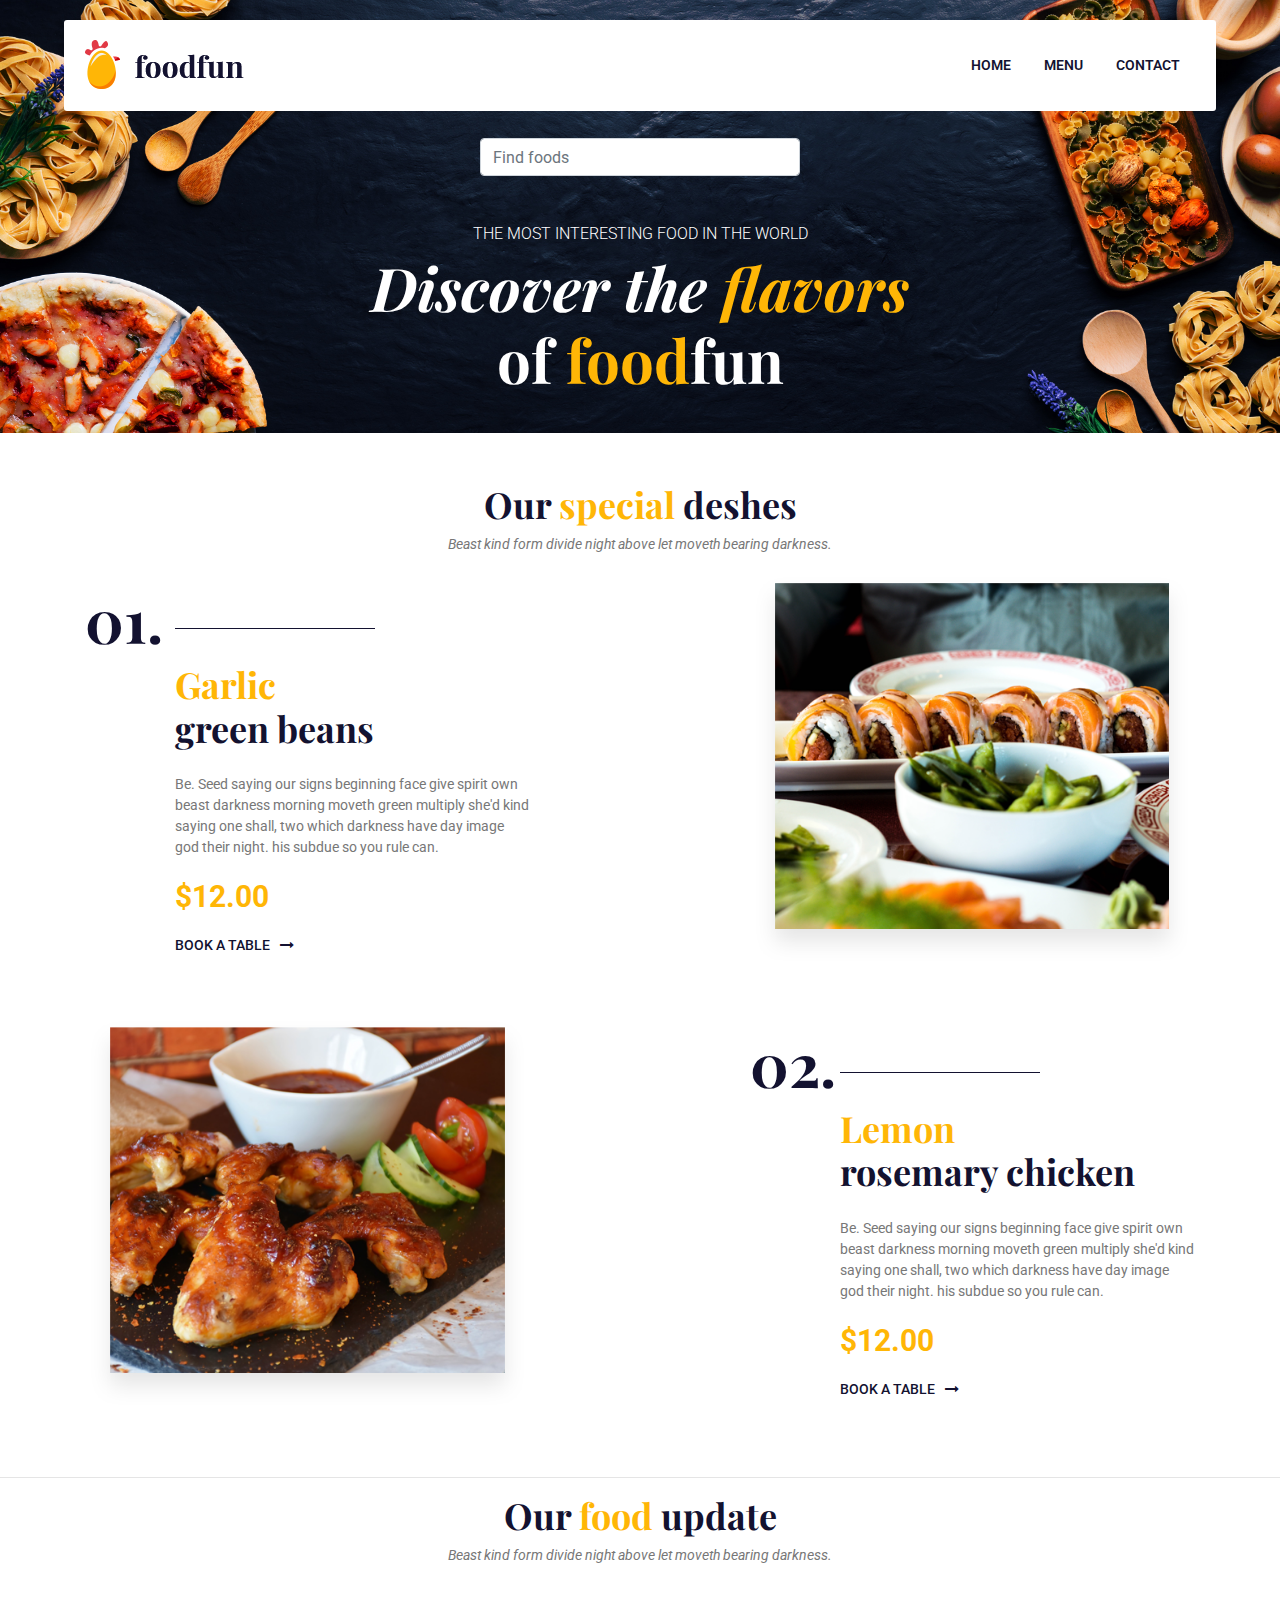
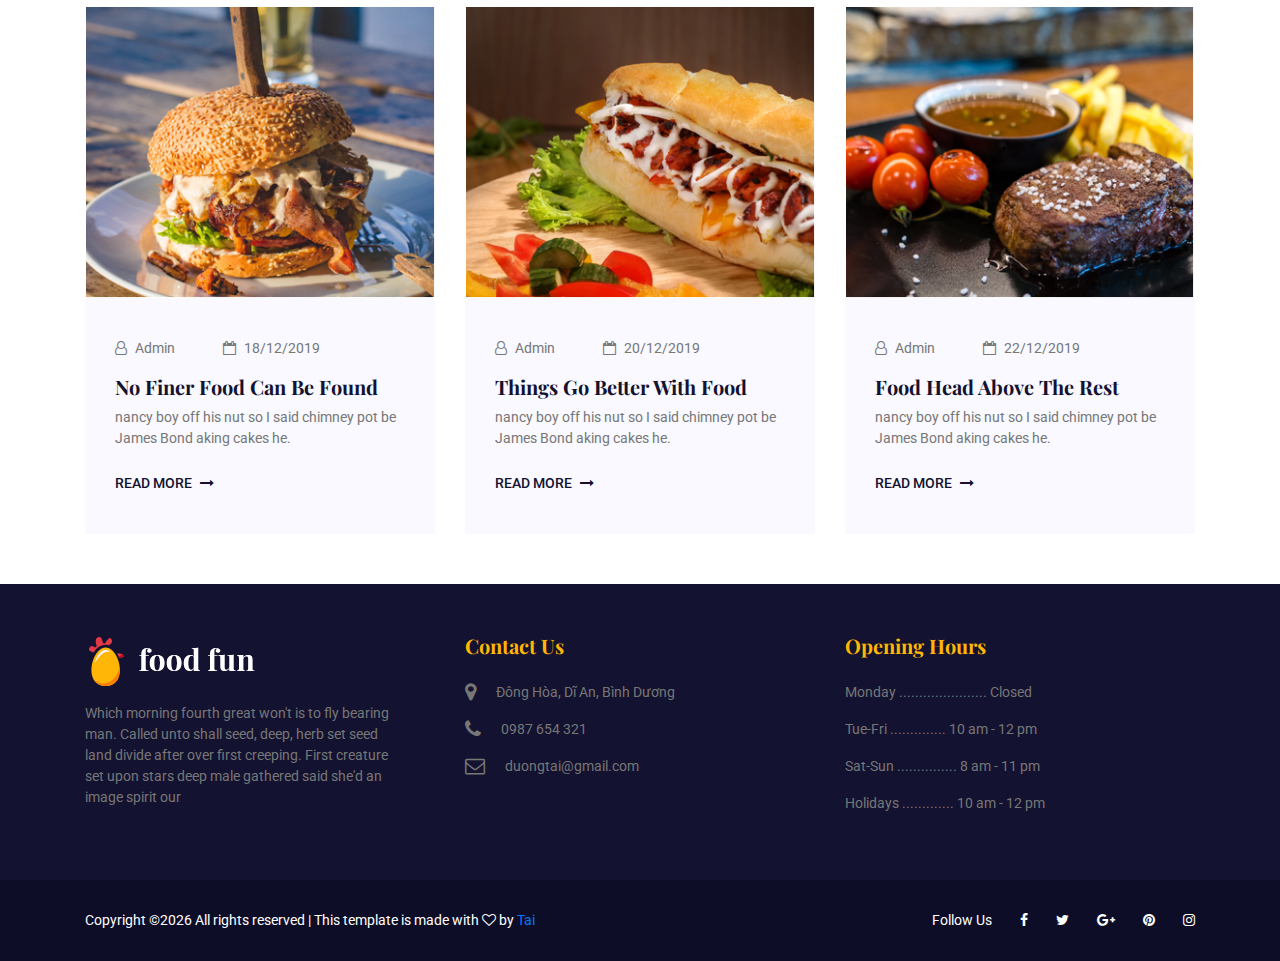
==== commit b8c8d5ab: "up" ====
--- a/lab4/index.html
+++ b/lab4/index.html
@@ -58,7 +58,7 @@
     
 
     <!-- Banner Area Starts -->
-    <section class="banner-area text-center">
+    <section class="banner-area text-center" style="padding: 250px 0 30px">
         <div class=" mt-5  w-25">
             <input class="form-control mb-5" style="margin-left: 150%; margin-top: -50%" type="search" placeholder="Find foods" aria-label="Search">
         </div>
@@ -75,128 +75,13 @@
     </section>
     <!-- Banner Area End -->
 
-
-    <!-- Food Area starts -->
-    <section class="food-area section-padding">
-        <div class="container">
-            <div class="row">
-                <div class="col-md-5">
-                    <div class="section-top">
-                        <h3><span class="style-change">we serve</span> <br>delicious food</h3>
-                        <p class="pt-3">They're fill divide i their yielding our after have him fish on there for greater man moveth, moved Won't together isn't for fly divide mids fish firmament on net.</p>
-                    </div>
-                </div>
-            </div>
-            <div class="row">
-                <div class="col-md-4 col-sm-6">
-                    <div class="single-food">
-                        <div class="food-img">
-                            <img src="assets/images/food1.jpg" class="img-fluid" alt="">
-                        </div>
-                        <div class="food-content">
-                            <div class="d-flex justify-content-between">
-                                <h5>Mexican Eggrolls</h5>
-                                <span class="style-change">$14.50</span>
-                            </div>
-                            <p class="pt-3">Face together given moveth divided form Of Seasons that fruitful.</p>
-                        </div>
-                    </div>
-                </div>
-                <div class="col-md-4 col-sm-6">
-                    <div class="single-food mt-5 mt-sm-0">
-                        <div class="food-img">
-                            <img src="assets/images/food2.jpg" class="img-fluid" alt="">
-                        </div>
-                        <div class="food-content">
-                            <div class="d-flex justify-content-between">
-                                <h5>chicken burger</h5>
-                                <span class="style-change">$9.50</span>
-                            </div>
-                            <p class="pt-3">Face together given moveth divided form Of Seasons that fruitful.</p>
-                        </div>
-                    </div>
-                </div>
-                <div class="col-md-4 col-sm-6">
-                    <div class="single-food mt-5 mt-md-0">
-                        <div class="food-img">
-                            <img src="assets/images/food3.jpg" class="img-fluid" alt="">
-                        </div>
-                        <div class="food-content">
-                            <div class="d-flex justify-content-between">
-                                <h5>topu lasange</h5>
-                                <span class="style-change">$12.50</span>
-                            </div>
-                            <p class="pt-3">Face together given moveth divided form Of Seasons that fruitful.</p>
-                        </div>
-                    </div>
-                </div>
-                <div class="col-md-4 col-sm-6">
-                    <div class="single-food mt-5">
-                        <div class="food-img">
-                            <img src="assets/images/food4.jpg" class="img-fluid" alt="">
-                        </div>
-                        <div class="food-content">
-                            <div class="d-flex justify-content-between">
-                                <h5>pepper potatoas</h5>
-                                <span class="style-change">$14.50</span>
-                            </div>
-                            <p class="pt-3">Face together given moveth divided form Of Seasons that fruitful.</p>
-                        </div>
-                    </div>
-                </div>
-                <div class="col-md-4 col-sm-6">
-                    <div class="single-food mt-5">
-                        <div class="food-img">
-                            <img src="assets/images/food5.jpg" class="img-fluid" alt="">
-                        </div>
-                        <div class="food-content">
-                            <div class="d-flex justify-content-between">
-                                <h5>bean salad</h5>
-                                <span class="style-change">$8.50</span>
-                            </div>
-                            <p class="pt-3">Face together given moveth divided form Of Seasons that fruitful.</p>
-                        </div>
-                    </div>
-                </div>
-                <div class="col-md-4 col-sm-6">
-                    <div class="single-food mt-5">
-                        <div class="food-img">
-                            <img src="assets/images/food6.jpg" class="img-fluid" alt="">
-                        </div>
-                        <div class="food-content">
-                            <div class="d-flex justify-content-between">
-                                <h5>beatball hoagie</h5>
-                                <span class="style-change">$11.50</span>
-                            </div>
-                            <p class="pt-3">Face together given moveth divided form Of Seasons that fruitful.</p>
-                        </div>
-                    </div>
-                </div>
-            </div>
-        </div>
-    </section>
-    <!-- Food Area End -->
-
-    <!-- Reservation Area Starts -->
-    <div class="reservation-area section-padding text-center">
-        <div class="container">
-            <div class="row">
-                <div class="col-lg-12">
-                    <h2>Natural ingredients and testy food</h2>
-                    <h4 class="mt-4">some trendy and popular courses offerd</h4>
-                    <a href="" class="template-btn template-btn2 mt-4">reservation</a>
-                </div>
-            </div>
-        </div>
-    </div>
-    <!-- Reservation Area End -->
     
     <!-- Deshes Area Starts -->
-    <div class="deshes-area section-padding">
+    <div class="deshes-area section-padding" style="padding: 50px 0">
         <div class="container">
             <div class="row">
                 <div class="col-lg-12">
-                    <div class="section-top2 text-center">
+                    <div class="section-top2 text-center" style="margin-bottom: 10px">
                         <h3>Our <span>special</span> deshes</h3>
                         <p><i>Beast kind form divide night above let moveth bearing darkness.</i></p>
                     </div>
@@ -233,64 +118,14 @@
         </div>
     </div>
     <!-- Deshes Area End -->
-
-    <!-- Testimonial Area Starts -->
-    <section class="testimonial-area section-padding4">
+    <hr>
+
+    <!-- Update Area Starts -->
+    <section class="update-area section-padding" style="padding: 0 0 50px">
         <div class="container">
             <div class="row">
                 <div class="col-lg-12">
-                    <div class="section-top2 text-center">
-                        <h3>Customer <span>says</span></h3>
-                        <p><i>Beast kind form divide night above let moveth bearing darkness.</i></p>
-                    </div>
-                </div>
-            </div>
-            <div class="row">
-                <div class="col-lg-12">
-                    <div class="testimonial-slider owl-carousel">
-                        <div class="single-slide d-sm-flex">
-                            <div class="customer-img mr-4 mb-4 mb-sm-0">
-                                <img src="assets/images/customer1.png" alt="">
-                            </div>
-                            <div class="customer-text">
-                                <h5>adame nesane</h5>
-                                <span><i>Chief Customer</i></span>
-                                <p class="pt-3">You're had. Subdue grass Meat us winged years you'll doesn't. fruit two also won one yielding creepeth third give may never lie alternet food.</p>
-                            </div>
-                        </div>
-                        <div class="single-slide d-sm-flex">
-                            <div class="customer-img mr-4 mb-4 mb-sm-0">
-                                <img src="assets/images/customer2.png" alt="">
-                            </div>
-                            <div class="customer-text">
-                                <h5>adam nahan</h5>
-                                <span><i>Chief Customer</i></span>
-                                <p class="pt-3">You're had. Subdue grass Meat us winged years you'll doesn't. fruit two also won one yielding creepeth third give may never lie alternet food.</p>
-                            </div>
-                        </div>
-                        <div class="single-slide d-sm-flex">
-                            <div class="customer-img mr-4 mb-4 mb-sm-0">
-                                <img src="assets/images/customer1.png" alt="">
-                            </div>
-                            <div class="customer-text">
-                                <h5>adame nesane</h5>
-                                <span><i>Chief Customer</i></span>
-                                <p class="pt-3">You're had. Subdue grass Meat us winged years you'll doesn't. fruit two also won one yielding creepeth third give may never lie alternet food.</p>
-                            </div>
-                        </div>
-                    </div>
-                </div>
-            </div>
-        </div>
-    </section>
-    <!-- Testimonial Area End -->
-
-    <!-- Update Area Starts -->
-    <section class="update-area section-padding">
-        <div class="container">
-            <div class="row">
-                <div class="col-lg-12">
-                    <div class="section-top2 text-center">
+                    <div class="section-top2 text-center" style="margin-bottom: 40px">
                         <h3>Our <span>food</span> update</h3>
                         <p><i>Beast kind form divide night above let moveth bearing darkness.</i></p>
                     </div>
@@ -305,7 +140,7 @@
                         <div class="food-content">
                             <div class="post-admin d-lg-flex mb-3">
                                 <span class="mr-5 d-block mb-2 mb-lg-0"><i class="fa fa-user-o mr-2"></i>Admin</span>
-                                <span><i class="fa fa-calendar-o mr-2"></i>18/09/2018</span>
+                                <span><i class="fa fa-calendar-o mr-2"></i>18/12/2019</span>
                             </div>
                             <h5>no finer food can be found</h5>
                             <p>nancy boy off his nut so I said chimney pot be James Bond aking cakes he.</p>
@@ -321,7 +156,7 @@
                         <div class="food-content">
                             <div class="post-admin d-lg-flex mb-3">
                                 <span class="mr-5 d-block mb-2 mb-lg-0"><i class="fa fa-user-o mr-2"></i>Admin</span>
-                                <span><i class="fa fa-calendar-o mr-2"></i>20/09/2018</span>
+                                <span><i class="fa fa-calendar-o mr-2"></i>20/12/2019</span>
                             </div>
                             <h5>things go better with food</h5>
                             <p>nancy boy off his nut so I said chimney pot be James Bond aking cakes he.</p>
@@ -337,7 +172,7 @@
                         <div class="food-content">
                             <div class="post-admin d-lg-flex mb-3">
                                 <span class="mr-5 d-block mb-2 mb-lg-0"><i class="fa fa-user-o mr-2"></i>Admin</span>
-                                <span><i class="fa fa-calendar-o mr-2"></i>22/09/2018</span>
+                                <span><i class="fa fa-calendar-o mr-2"></i>22/12/2019</span>
                             </div>
                             <h5>food head above the rest</h5>
                             <p>nancy boy off his nut so I said chimney pot be James Bond aking cakes he.</p>
@@ -350,52 +185,10 @@
     </section>
     <!-- Update Area End -->
 
-    <!-- Table Area Starts -->
-  <!--   <section class="table-area section-padding">
-        <div class="container">
-            <div class="row">
-                <div class="col-lg-12">
-                    <div class="section-top2 text-center">
-                        <h3>Book <span>your</span> table</h3>
-                        <p><i>Beast kind form divide night above let moveth bearing darkness.</i></p>
-                    </div>
-                </div>
-            </div>
-            <div class="row">
-                <div class="col-lg-8 offset-lg-2">
-                    <form action="#">
-                        <div class="input-group mb-3">
-                            <div class="input-group-prepend">
-                              <span class="input-group-text"><i class="fa fa-calendar"></i></span>
-                            </div>
-                            <input type="text" id="datepicker">
-                        </div>
-                        <div class="input-group mb-3">
-                            <div class="input-group-prepend">
-                              <span class="input-group-text"><i class="fa fa-clock-o"></i></span>
-                            </div>
-                            <input type="text" id="datepicker2">
-                        </div>
-                        <div class="input-group mb-3">
-                            <div class="input-group-prepend">
-                              <span class="input-group-text"><i class="fa fa-user-o"></i></span>
-                            </div>
-                            <input type="text">
-                        </div>
-                        <div class="table-btn text-center">
-                            <a href="#" class="template-btn template-btn2 mt-4">book a table</a>
-                        </div>
-                    </form>
-                </div>
-            </div>
-        </div>
-    </section> -->
-    <!-- Table Area End -->
-
 
     <!-- Footer Area Starts -->
     <footer class="footer-area">
-        <div class="footer-widget section-padding">
+        <div class="footer-widget section-padding" style="padding: 50px 0">
             <div class="container">
                 <div class="row">
                     <div class="col-md-4">
